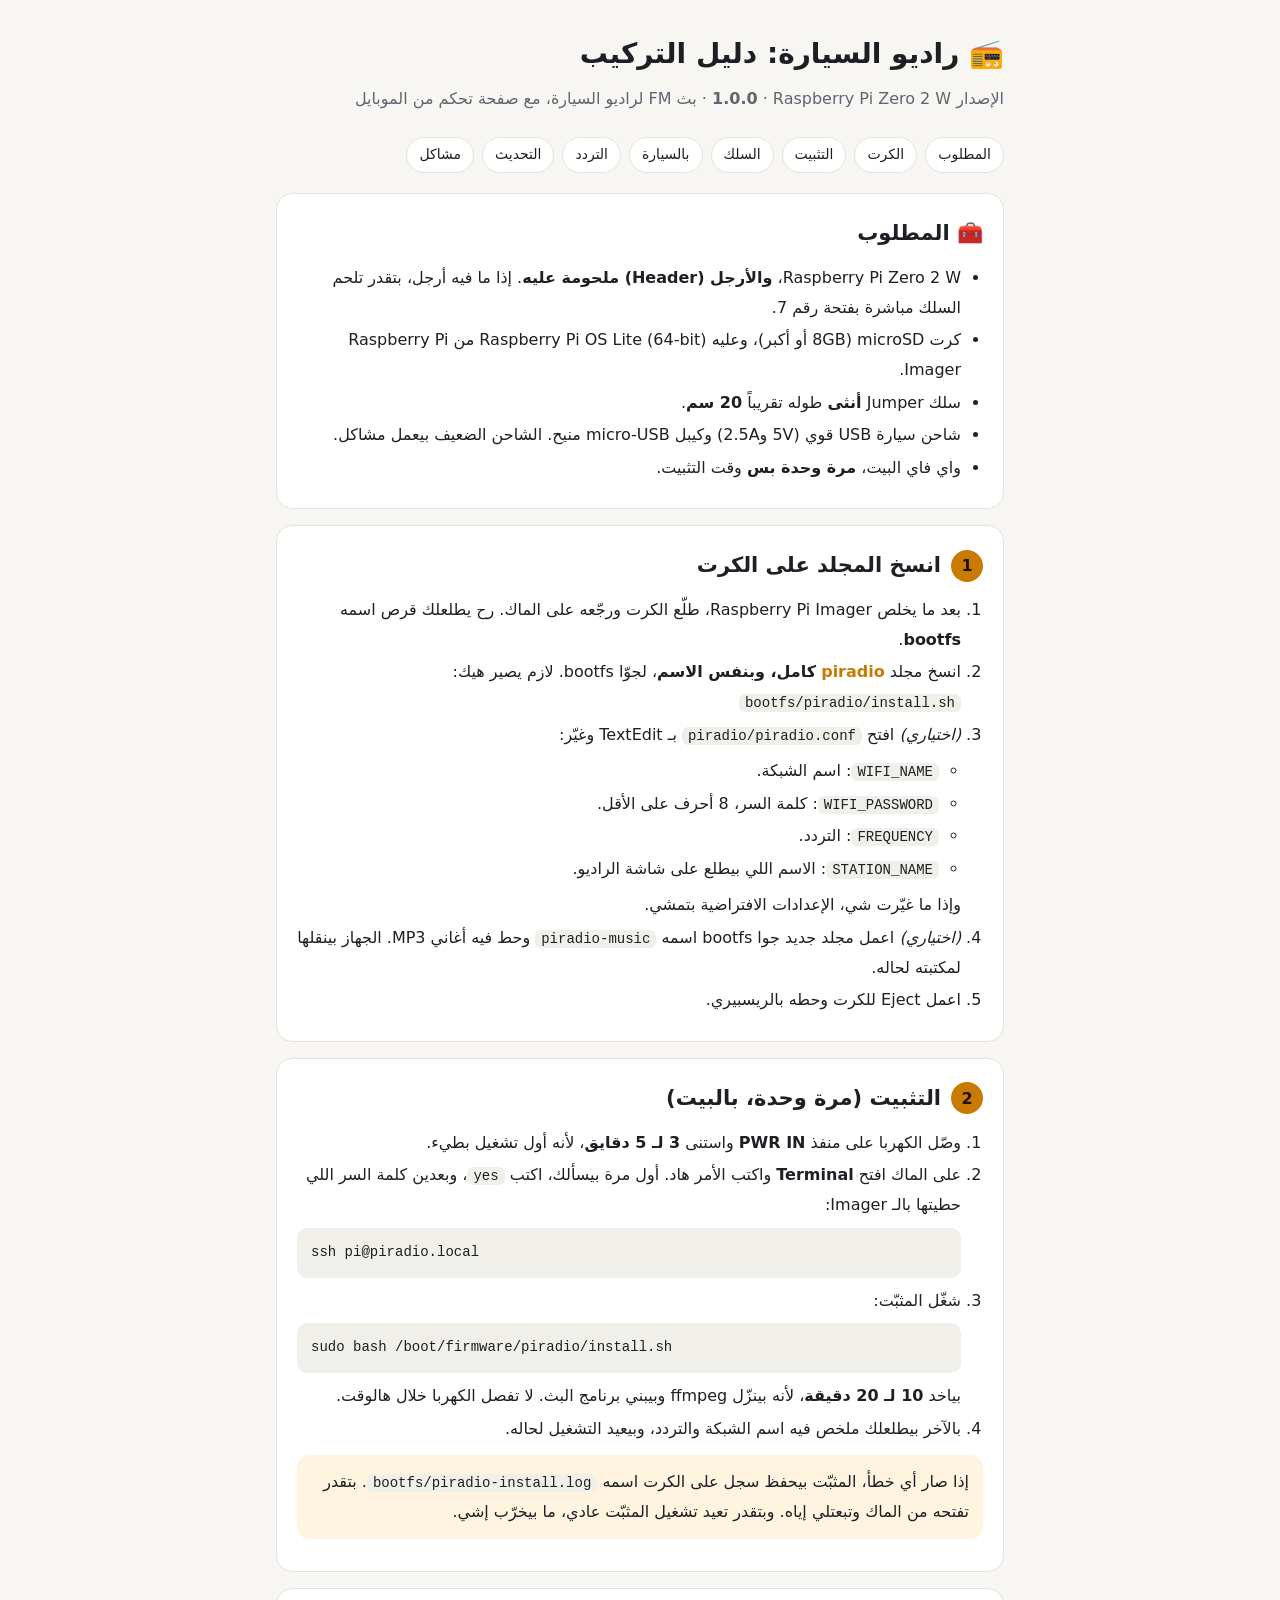
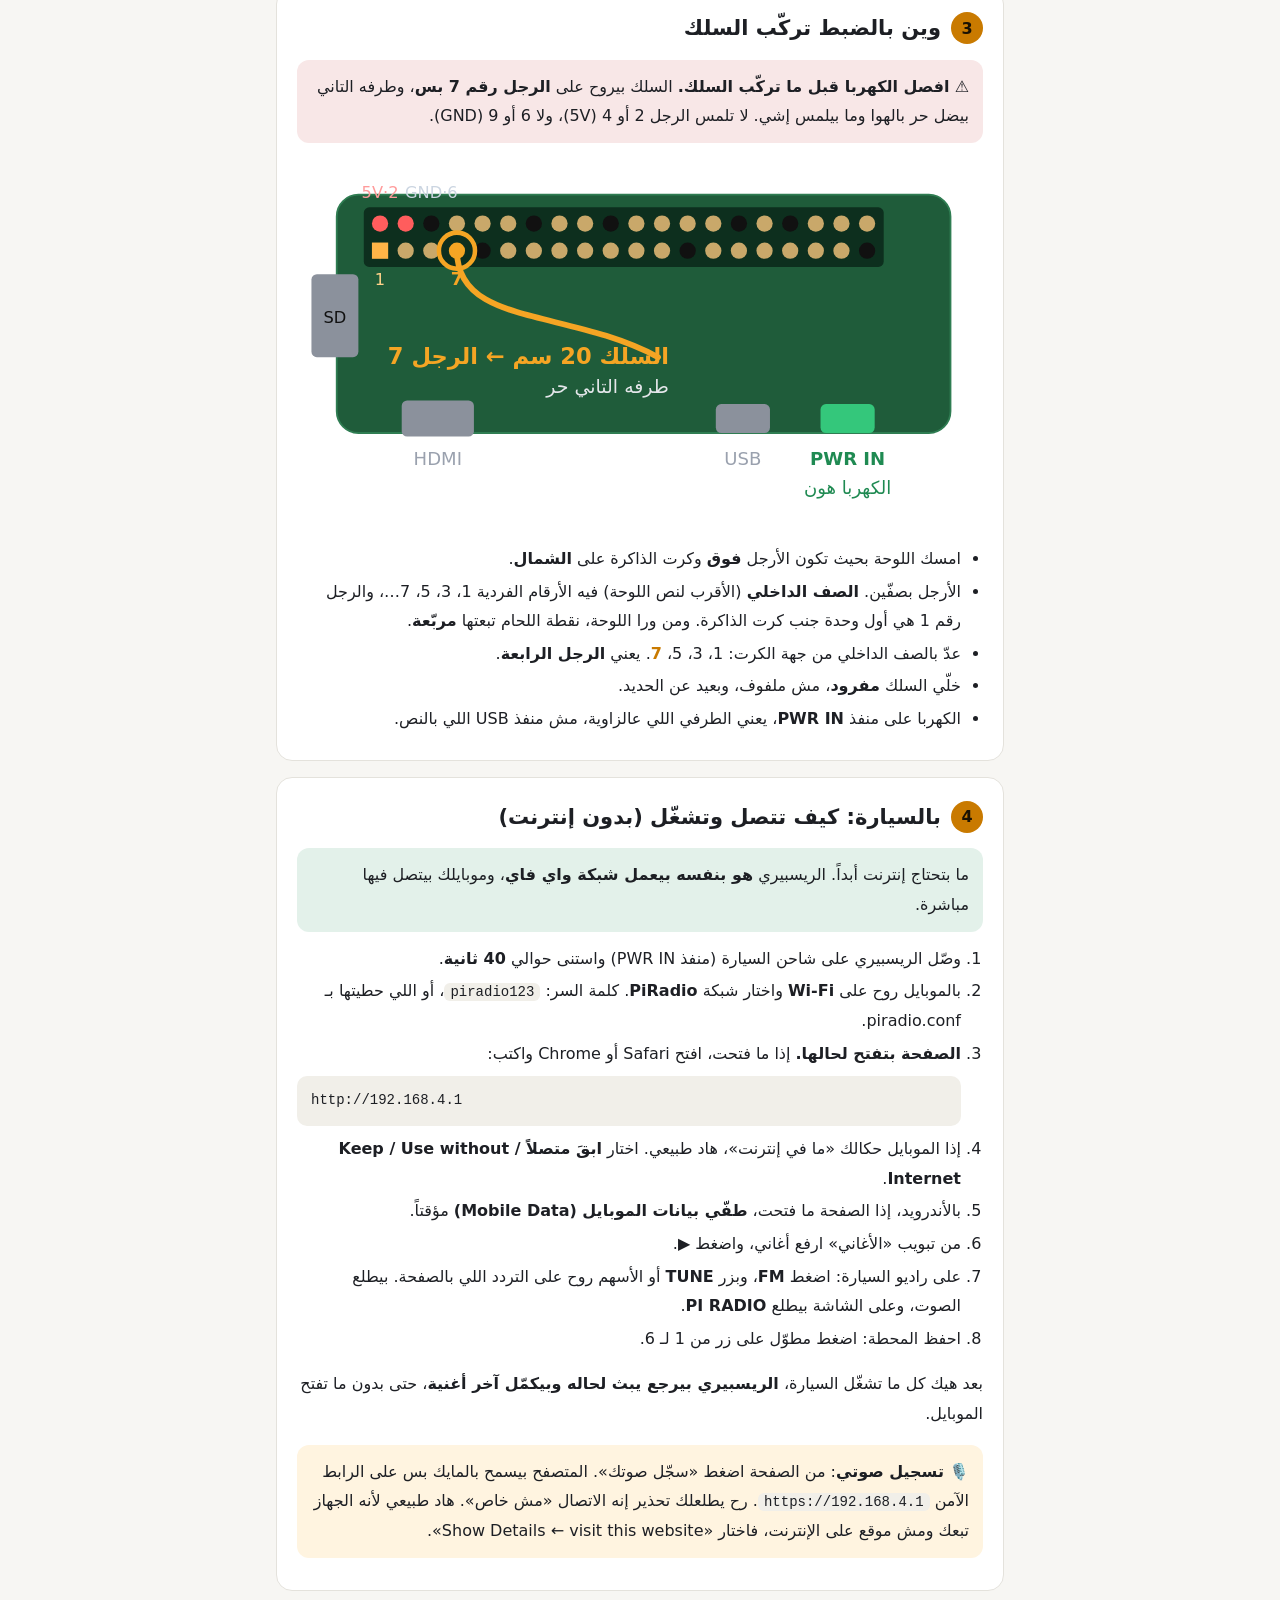
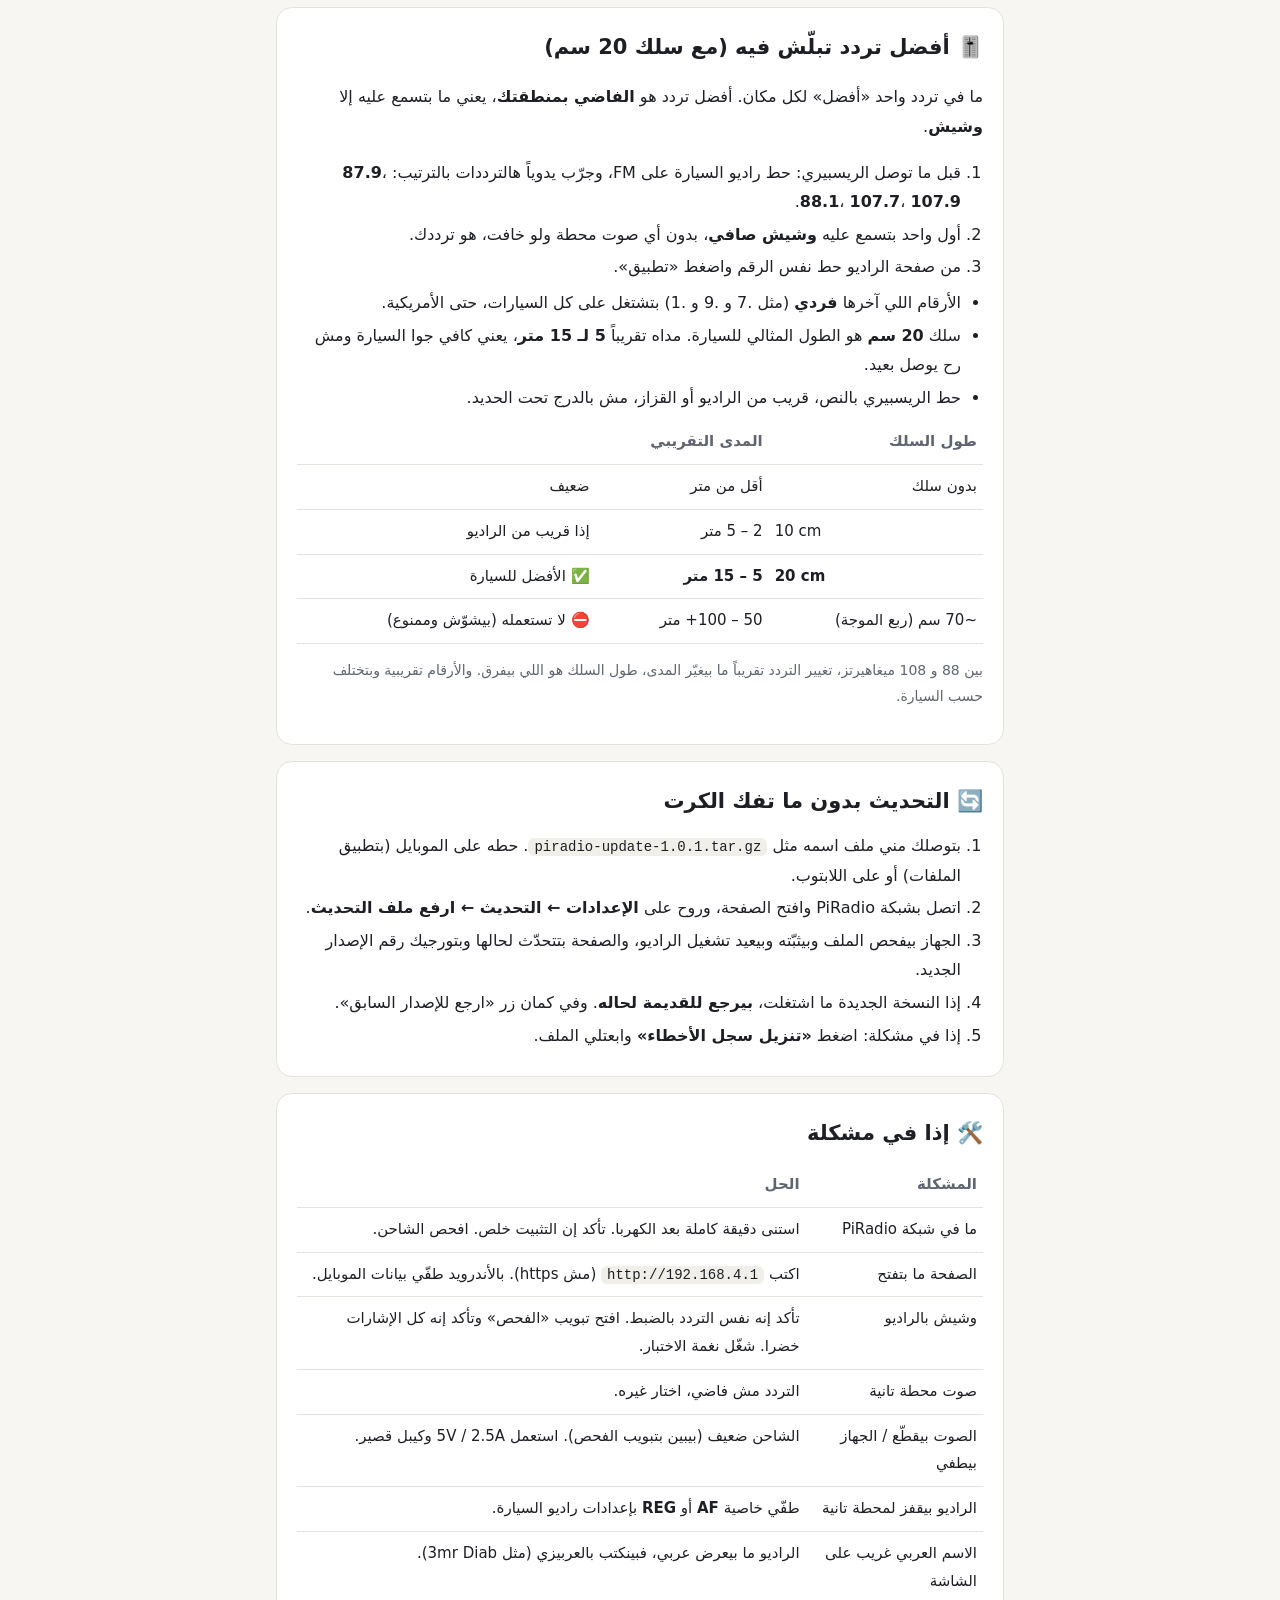
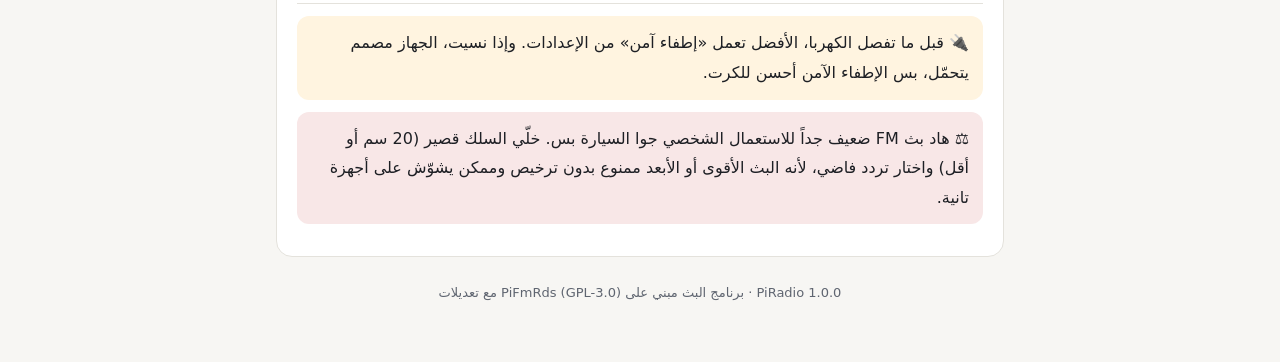
==== دليل-التركيب.html @ ebb01e08 "PiRadio 1.0.0 FM car radio for Raspberry Pi Zero 2 W: own Wi-Fi hotspot, Arabic web page (frequency," ====
<!doctype html>
<html lang="ar" dir="rtl">
<head>
<meta charset="utf-8">
<meta name="viewport" content="width=device-width, initial-scale=1">
<title>دليل راديو السيارة</title>
<style>
:root { --bg:#f7f6f3; --card:#fff; --text:#1d1f24; --muted:#5f6570; --line:#e4e2dc; --accent:#c97a00; --accent-bg:#fff4e0; --good:#1f8a52; --bad:#c43c3c; --code:#f1efe9; }
@media (prefers-color-scheme: dark) { :root:not([data-theme="light"]) { --bg:#0f1115; --card:#181b22; --text:#eef0f4; --muted:#9aa1ae; --line:#2b303b; --accent:#f5a524; --accent-bg:#2a2112; --good:#34c77b; --bad:#ff6b6b; --code:#0b0d10; } }
:root[data-theme="dark"] { --bg:#0f1115; --card:#181b22; --text:#eef0f4; --muted:#9aa1ae; --line:#2b303b; --accent:#f5a524; --accent-bg:#2a2112; --good:#34c77b; --bad:#ff6b6b; --code:#0b0d10; }
* { box-sizing: border-box; }
body { margin:0; background:var(--bg); color:var(--text); font: 16px/1.85 system-ui, -apple-system, "SF Arabic", "Segoe UI", "Noto Sans Arabic", Tahoma, sans-serif; }
main { max-width: 760px; margin: 0 auto; padding: 28px 16px 60px; }
h1 { font-size: 28px; margin: 0 0 4px; }
h2 { font-size: 21px; margin: 0 0 10px; display:flex; gap:10px; align-items:center; }
h2 .n { display:inline-grid; place-items:center; width:32px; height:32px; border-radius:50%; background:var(--accent); color:#1a1203; font-size:16px; flex:none; }
h3 { font-size: 17px; margin: 18px 0 6px; }
.lead { color: var(--muted); margin: 0 0 24px; }
section { background: var(--card); border:1px solid var(--line); border-radius: 16px; padding: 20px; margin: 0 0 16px; }
code, pre { font-family: ui-monospace, SFMono-Regular, Menlo, monospace; direction: ltr; unicode-bidi: embed; }
code { background: var(--code); padding: 1px 6px; border-radius: 6px; font-size: 14px; }
pre { background: var(--code); padding: 12px 14px; border-radius: 10px; overflow-x: auto; text-align: left; font-size: 14px; margin: 8px 0; }
.box { border-radius: 12px; padding: 12px 14px; margin: 12px 0; }
.tip { background: var(--accent-bg); }
.warn { background: color-mix(in srgb, var(--bad) 12%, transparent); }
.ok { background: color-mix(in srgb, var(--good) 12%, transparent); }
table { width:100%; border-collapse: collapse; font-size: 15px; margin: 8px 0; }
th, td { text-align: start; padding: 8px 6px; border-bottom: 1px solid var(--line); vertical-align: top; }
th { color: var(--muted); font-weight: 600; }
ol, ul { padding-inline-start: 22px; margin: 6px 0; }
li { margin: 3px 0; }
.ltr { direction: ltr; unicode-bidi: embed; }
b.a { color: var(--accent); }
svg { max-width: 100%; height: auto; display:block; margin: 10px auto; }
.toc { display:flex; flex-wrap:wrap; gap:8px; margin: 0 0 20px; }
.toc a { text-decoration:none; color:var(--text); background:var(--card); border:1px solid var(--line); padding:4px 12px; border-radius:99px; font-size:14px; }
footer { color: var(--muted); font-size: 13px; text-align:center; margin-top: 24px; }
</style>
</head>
<body>
<main>
<h1>📻 راديو السيارة: دليل التركيب</h1>
<p class="lead">الإصدار <b class="ltr">1.0.0</b> · Raspberry Pi Zero 2 W · بث FM لراديو السيارة، مع صفحة تحكم من الموبايل</p>

<nav class="toc">
  <a href="#need">المطلوب</a><a href="#card">الكرت</a><a href="#install">التثبيت</a><a href="#wire">السلك</a><a href="#car">بالسيارة</a><a href="#freq">التردد</a><a href="#update">التحديث</a><a href="#fix">مشاكل</a>
</nav>

<section id="need">
  <h2>🧰 المطلوب</h2>
  <ul>
    <li>Raspberry Pi Zero 2 W، <b>والأرجل (Header) ملحومة عليه</b>. إذا ما فيه أرجل، بتقدر تلحم السلك مباشرة بفتحة رقم 7.</li>
    <li>كرت microSD (8GB أو أكبر)، وعليه Raspberry Pi OS Lite (64-bit) من Raspberry Pi Imager.</li>
    <li>سلك Jumper <b>أنثى</b> طوله تقريباً <b>20 سم</b>.</li>
    <li>شاحن سيارة USB قوي (5V و2.5A) وكيبل micro-USB منيح. الشاحن الضعيف بيعمل مشاكل.</li>
    <li>واي فاي البيت، <b>مرة وحدة بس</b> وقت التثبيت.</li>
  </ul>
</section>

<section id="card">
  <h2><span class="n">1</span> انسخ المجلد على الكرت</h2>
  <ol>
    <li>بعد ما يخلص Raspberry Pi Imager، طلّع الكرت ورجّعه على الماك. رح يطلعلك قرص اسمه <b class="ltr">bootfs</b>.</li>
    <li>انسخ مجلد <b class="a ltr">piradio</b> <b>كامل، وبنفس الاسم</b>، لجوّا <span class="ltr">bootfs</span>. لازم يصير هيك: <code>bootfs/piradio/install.sh</code></li>
    <li><i>(اختياري)</i> افتح <code>piradio/piradio.conf</code> بـ TextEdit وغيّر:
      <ul>
        <li><code>WIFI_NAME</code>: اسم الشبكة.</li>
        <li><code>WIFI_PASSWORD</code>: كلمة السر، 8 أحرف على الأقل.</li>
        <li><code>FREQUENCY</code>: التردد.</li>
        <li><code>STATION_NAME</code>: الاسم اللي بيطلع على شاشة الراديو.</li>
      </ul>
      وإذا ما غيّرت شي، الإعدادات الافتراضية بتمشي.</li>
    <li><i>(اختياري)</i> اعمل مجلد جديد جوا <span class="ltr">bootfs</span> اسمه <code>piradio-music</code> وحط فيه أغاني MP3. الجهاز بينقلها لمكتبته لحاله.</li>
    <li>اعمل Eject للكرت وحطه بالريسبيري.</li>
  </ol>
</section>

<section id="install">
  <h2><span class="n">2</span> التثبيت (مرة وحدة، بالبيت)</h2>
  <ol>
    <li>وصّل الكهربا على منفذ <b>PWR IN</b> واستنى <b>3 لـ 5 دقايق</b>، لأنه أول تشغيل بطيء.</li>
    <li>على الماك افتح <b>Terminal</b> واكتب الأمر هاد. أول مرة بيسألك، اكتب <code>yes</code>، وبعدين كلمة السر اللي حطيتها بالـ Imager:
      <pre>ssh pi@piradio.local</pre></li>
    <li>شغّل المثبّت:
      <pre>sudo bash /boot/firmware/piradio/install.sh</pre>
      بياخد <b>10 لـ 20 دقيقة</b>، لأنه بينزّل ffmpeg وبيبني برنامج البث. لا تفصل الكهربا خلال هالوقت.</li>
    <li>بالآخر بيطلعلك ملخص فيه اسم الشبكة والتردد، وبيعيد التشغيل لحاله.</li>
  </ol>
  <div class="box tip">إذا صار أي خطأ، المثبّت بيحفظ سجل على الكرت اسمه <code>bootfs/piradio-install.log</code>. بتقدر تفتحه من الماك وتبعتلي إياه. وبتقدر تعيد تشغيل المثبّت عادي، ما بيخرّب إشي.</div>
</section>

<section id="wire">
  <h2><span class="n">3</span> وين بالضبط تركّب السلك</h2>
  <div class="box warn">⚠️ <b>افصل الكهربا قبل ما تركّب السلك.</b> السلك بيروح على <b>الرجل رقم 7 بس</b>، وطرفه التاني بيضل حر بالهوا وما بيلمس إشي. لا تلمس الرجل 2 أو 4 (5V)، ولا 6 أو 9 (GND).</div>
  <svg viewBox="0 0 380 210" role="img" aria-label="رسمة الريسبيري: السلك على الرجل رقم 7">
    <rect x="22" y="22" width="340" height="132" rx="12" fill="#1f5c3a" stroke="#2f7d52"/>
    <rect x="8" y="66" width="26" height="46" rx="3" fill="#8b919c"/><text x="21" y="93" font-size="9" text-anchor="middle" fill="#111">SD</text>
    <rect x="37" y="29" width="288" height="33" rx="3" fill="#0d2f1e"/>
    <g id="pins"></g>
    <circle cx="88.6" cy="53" r="10" fill="none" stroke="#f5a524" stroke-width="2.5"/>
    <path d="M88.6 53 C 88.6 95, 150 85, 200 112" fill="none" stroke="#f5a524" stroke-width="3.2" stroke-linecap="round"/>
    <text x="206" y="116" font-size="12.5" fill="#f5a524" font-weight="700">السلك 20 سم ← الرجل 7</text>
    <text x="206" y="132" font-size="10.5" fill="#e5e7eb">طرفه التاني حر</text>
    <text x="46" y="72" font-size="9" text-anchor="middle" fill="#ffd28a">1</text>
    <text x="88.6" y="72" font-size="10" text-anchor="middle" fill="#f5a524" font-weight="700">7</text>
    <text x="46" y="24" font-size="9" text-anchor="middle" fill="#ff9b9b">2·5V</text>
    <text x="74.4" y="24" font-size="9" text-anchor="middle" fill="#cbd5e1">6·GND</text>
    <rect x="58" y="136" width="40" height="20" rx="3" fill="#8b919c"/><text x="78" y="172" font-size="10" text-anchor="middle" fill="#9aa1ae">HDMI</text>
    <rect x="232" y="138" width="30" height="16" rx="3" fill="#8b919c"/><text x="247" y="172" font-size="10" text-anchor="middle" fill="#9aa1ae">USB</text>
    <rect x="290" y="138" width="30" height="16" rx="3" fill="#34c77b"/><text x="305" y="172" font-size="10" text-anchor="middle" fill="#1f8a52" font-weight="700">PWR IN</text>
    <text x="305" y="188" font-size="10" text-anchor="middle" fill="#1f8a52">الكهربا هون</text>
  </svg>
  <ul>
    <li>امسك اللوحة بحيث تكون الأرجل <b>فوق</b> وكرت الذاكرة على <b>الشمال</b>.</li>
    <li>الأرجل بصفّين. <b>الصف الداخلي</b> (الأقرب لنص اللوحة) فيه الأرقام الفردية 1، 3، 5، 7…، والرجل رقم 1 هي أول وحدة جنب كرت الذاكرة. ومن ورا اللوحة، نقطة اللحام تبعتها <b>مربّعة</b>.</li>
    <li>عدّ بالصف الداخلي من جهة الكرت: 1، 3، 5، <b class="a">7</b>. يعني <b>الرجل الرابعة</b>.</li>
    <li>خلّي السلك <b>مفرود</b>، مش ملفوف، وبعيد عن الحديد.</li>
    <li>الكهربا على منفذ <b>PWR IN</b>، يعني الطرفي اللي عالزاوية، مش منفذ USB اللي بالنص.</li>
  </ul>
</section>

<section id="car">
  <h2><span class="n">4</span> بالسيارة: كيف تتصل وتشغّل (بدون إنترنت)</h2>
  <div class="box ok">ما بتحتاج إنترنت أبداً. الريسبيري <b>هو بنفسه بيعمل شبكة واي فاي</b>، وموبايلك بيتصل فيها مباشرة.</div>
  <ol>
    <li>وصّل الريسبيري على شاحن السيارة (منفذ PWR IN) واستنى حوالي <b>40 ثانية</b>.</li>
    <li>بالموبايل روح على <b>Wi-Fi</b> واختار شبكة <b class="ltr">PiRadio</b>. كلمة السر: <code>piradio123</code>، أو اللي حطيتها بـ piradio.conf.</li>
    <li><b>الصفحة بتفتح لحالها.</b> إذا ما فتحت، افتح Safari أو Chrome واكتب: <pre>http://192.168.4.1</pre></li>
    <li>إذا الموبايل حكالك «ما في إنترنت»، هاد طبيعي. اختار <b>ابقَ متصلاً / Keep / Use without Internet</b>.</li>
    <li>بالأندرويد، إذا الصفحة ما فتحت، <b>طفّي بيانات الموبايل (Mobile Data)</b> مؤقتاً.</li>
    <li>من تبويب «الأغاني» ارفع أغاني، واضغط ▶.</li>
    <li>على راديو السيارة: اضغط <b>FM</b>، وبزر <b>TUNE</b> أو الأسهم روح على التردد اللي بالصفحة. بيطلع الصوت، وعلى الشاشة بيطلع <b class="ltr">PI RADIO</b>.</li>
    <li>احفظ المحطة: اضغط مطوّل على زر من 1 لـ 6.</li>
  </ol>
  <p>بعد هيك كل ما تشغّل السيارة، <b>الريسبيري بيرجع يبث لحاله وبيكمّل آخر أغنية</b>، حتى بدون ما تفتح الموبايل.</p>
  <div class="box tip">🎙️ <b>تسجيل صوتي</b>: من الصفحة اضغط «سجّل صوتك». المتصفح بيسمح بالمايك بس على الرابط الآمن <code>https://192.168.4.1</code>. رح يطلعلك تحذير إنه الاتصال «مش خاص». هاد طبيعي لأنه الجهاز تبعك ومش موقع على الإنترنت، فاختار «Show Details ← visit this website».</div>
</section>

<section id="freq">
  <h2>🎚️ أفضل تردد تبلّش فيه (مع سلك 20 سم)</h2>
  <p>ما في تردد واحد «أفضل» لكل مكان. أفضل تردد هو <b>الفاضي بمنطقتك</b>، يعني ما بتسمع عليه إلا <b>وشيش</b>.</p>
  <ol>
    <li>قبل ما توصل الريسبيري: حط راديو السيارة على FM، وجرّب يدوياً هالترددات بالترتيب: <b class="ltr">87.9</b>، <b class="ltr">88.1</b>، <b class="ltr">107.7</b>، <b class="ltr">107.9</b>.</li>
    <li>أول واحد بتسمع عليه <b>وشيش صافي</b>، بدون أي صوت محطة ولو خافت، هو ترددك.</li>
    <li>من صفحة الراديو حط نفس الرقم واضغط «تطبيق».</li>
  </ol>
  <ul>
    <li>الأرقام اللي آخرها <b>فردي</b> (مثل .7 و .9 و .1) بتشتغل على كل السيارات، حتى الأمريكية.</li>
    <li>سلك <b>20 سم</b> هو الطول المثالي للسيارة. مداه تقريباً <b>5 لـ 15 متر</b>، يعني كافي جوا السيارة ومش رح يوصل بعيد.</li>
    <li>حط الريسبيري بالنص، قريب من الراديو أو القزاز، مش بالدرج تحت الحديد.</li>
  </ul>
  <table>
    <thead><tr><th>طول السلك</th><th>المدى التقريبي</th><th></th></tr></thead>
    <tbody>
      <tr><td>بدون سلك</td><td>أقل من متر</td><td>ضعيف</td></tr>
      <tr><td class="ltr">10 cm</td><td>2 – 5 متر</td><td>إذا قريب من الراديو</td></tr>
      <tr><td class="ltr"><b>20 cm</b></td><td><b>5 – 15 متر</b></td><td>✅ الأفضل للسيارة</td></tr>
      <tr><td>~70 سم (ربع الموجة)</td><td>50 – 100+ متر</td><td>⛔ لا تستعمله (بيشوّش وممنوع)</td></tr>
    </tbody>
  </table>
  <p style="color:var(--muted);font-size:14px">بين 88 و 108 ميغاهيرتز، تغيير التردد تقريباً ما بيغيّر المدى، طول السلك هو اللي بيفرق. والأرقام تقريبية وبتختلف حسب السيارة.</p>
</section>

<section id="update">
  <h2>🔄 التحديث بدون ما تفك الكرت</h2>
  <ol>
    <li>بتوصلك مني ملف اسمه مثل <code>piradio-update-1.0.1.tar.gz</code>. حطه على الموبايل (بتطبيق الملفات) أو على اللابتوب.</li>
    <li>اتصل بشبكة PiRadio وافتح الصفحة، وروح على <b>الإعدادات ← التحديث ← ارفع ملف التحديث</b>.</li>
    <li>الجهاز بيفحص الملف وبيثبّته وبيعيد تشغيل الراديو، والصفحة بتتحدّث لحالها وبتورجيك رقم الإصدار الجديد.</li>
    <li>إذا النسخة الجديدة ما اشتغلت، <b>بيرجع للقديمة لحاله</b>. وفي كمان زر «ارجع للإصدار السابق».</li>
    <li>إذا في مشكلة: اضغط <b>«تنزيل سجل الأخطاء»</b> وابعتلي الملف.</li>
  </ol>
</section>

<section id="fix">
  <h2>🛠️ إذا في مشكلة</h2>
  <table>
    <thead><tr><th>المشكلة</th><th>الحل</th></tr></thead>
    <tbody>
      <tr><td>ما في شبكة PiRadio</td><td>استنى دقيقة كاملة بعد الكهربا. تأكد إن التثبيت خلص. افحص الشاحن.</td></tr>
      <tr><td>الصفحة ما بتفتح</td><td>اكتب <code>http://192.168.4.1</code> (مش https). بالأندرويد طفّي بيانات الموبايل.</td></tr>
      <tr><td>وشيش بالراديو</td><td>تأكد إنه نفس التردد بالضبط. افتح تبويب «الفحص» وتأكد إنه كل الإشارات خضرا. شغّل نغمة الاختبار.</td></tr>
      <tr><td>صوت محطة تانية</td><td>التردد مش فاضي، اختار غيره.</td></tr>
      <tr><td>الصوت بيقطّع / الجهاز بيطفي</td><td>الشاحن ضعيف (بيبين بتبويب الفحص). استعمل 5V / 2.5A وكيبل قصير.</td></tr>
      <tr><td>الراديو بيقفز لمحطة تانية</td><td>طفّي خاصية <b>AF</b> أو <b>REG</b> بإعدادات راديو السيارة.</td></tr>
      <tr><td>الاسم العربي غريب على الشاشة</td><td>الراديو ما بيعرض عربي، فبينكتب بالعربيزي (مثل 3mr Diab).</td></tr>
    </tbody>
  </table>
  <div class="box tip">🔌 قبل ما تفصل الكهربا، الأفضل تعمل «إطفاء آمن» من الإعدادات. وإذا نسيت، الجهاز مصمم يتحمّل، بس الإطفاء الآمن أحسن للكرت.</div>
  <div class="box warn">⚖️ هاد بث FM ضعيف جداً للاستعمال الشخصي جوا السيارة بس. خلّي السلك قصير (20 سم أو أقل) واختار تردد فاضي، لأنه البث الأقوى أو الأبعد ممنوع بدون ترخيص وممكن يشوّش على أجهزة تانية.</div>
</section>

<footer>PiRadio 1.0.0 · برنامج البث مبني على PiFmRds (GPL-3.0) مع تعديلات</footer>
</main>
<script>
// draw the 2x20 header pins
(function () {
  var g = document.getElementById("pins"), x0 = 46, dx = 14.2, out = "";
  for (var i = 0; i < 20; i++) {
    var odd = 2 * i + 1, even = 2 * i + 2;
    var col = function (n) { return n === 7 ? "#f5a524" : (n === 2 || n === 4) ? "#ff5d5d" : n === 1 ? "#ffb547" : [6, 9, 14, 20, 25, 30, 34, 39].indexOf(n) >= 0 ? "#111" : "#c9a86a"; };
    out += '<rect x="' + (x0 + i * dx - 4.5) + '" y="48.5" width="9" height="9" rx="' + (odd === 1 ? 0 : 4.5) + '" fill="' + col(odd) + '"/>';
    out += '<rect x="' + (x0 + i * dx - 4.5) + '" y="33.5" width="9" height="9" rx="4.5" fill="' + col(even) + '"/>';
  }
  g.innerHTML = out;
})();
</script>
</body>
</html>
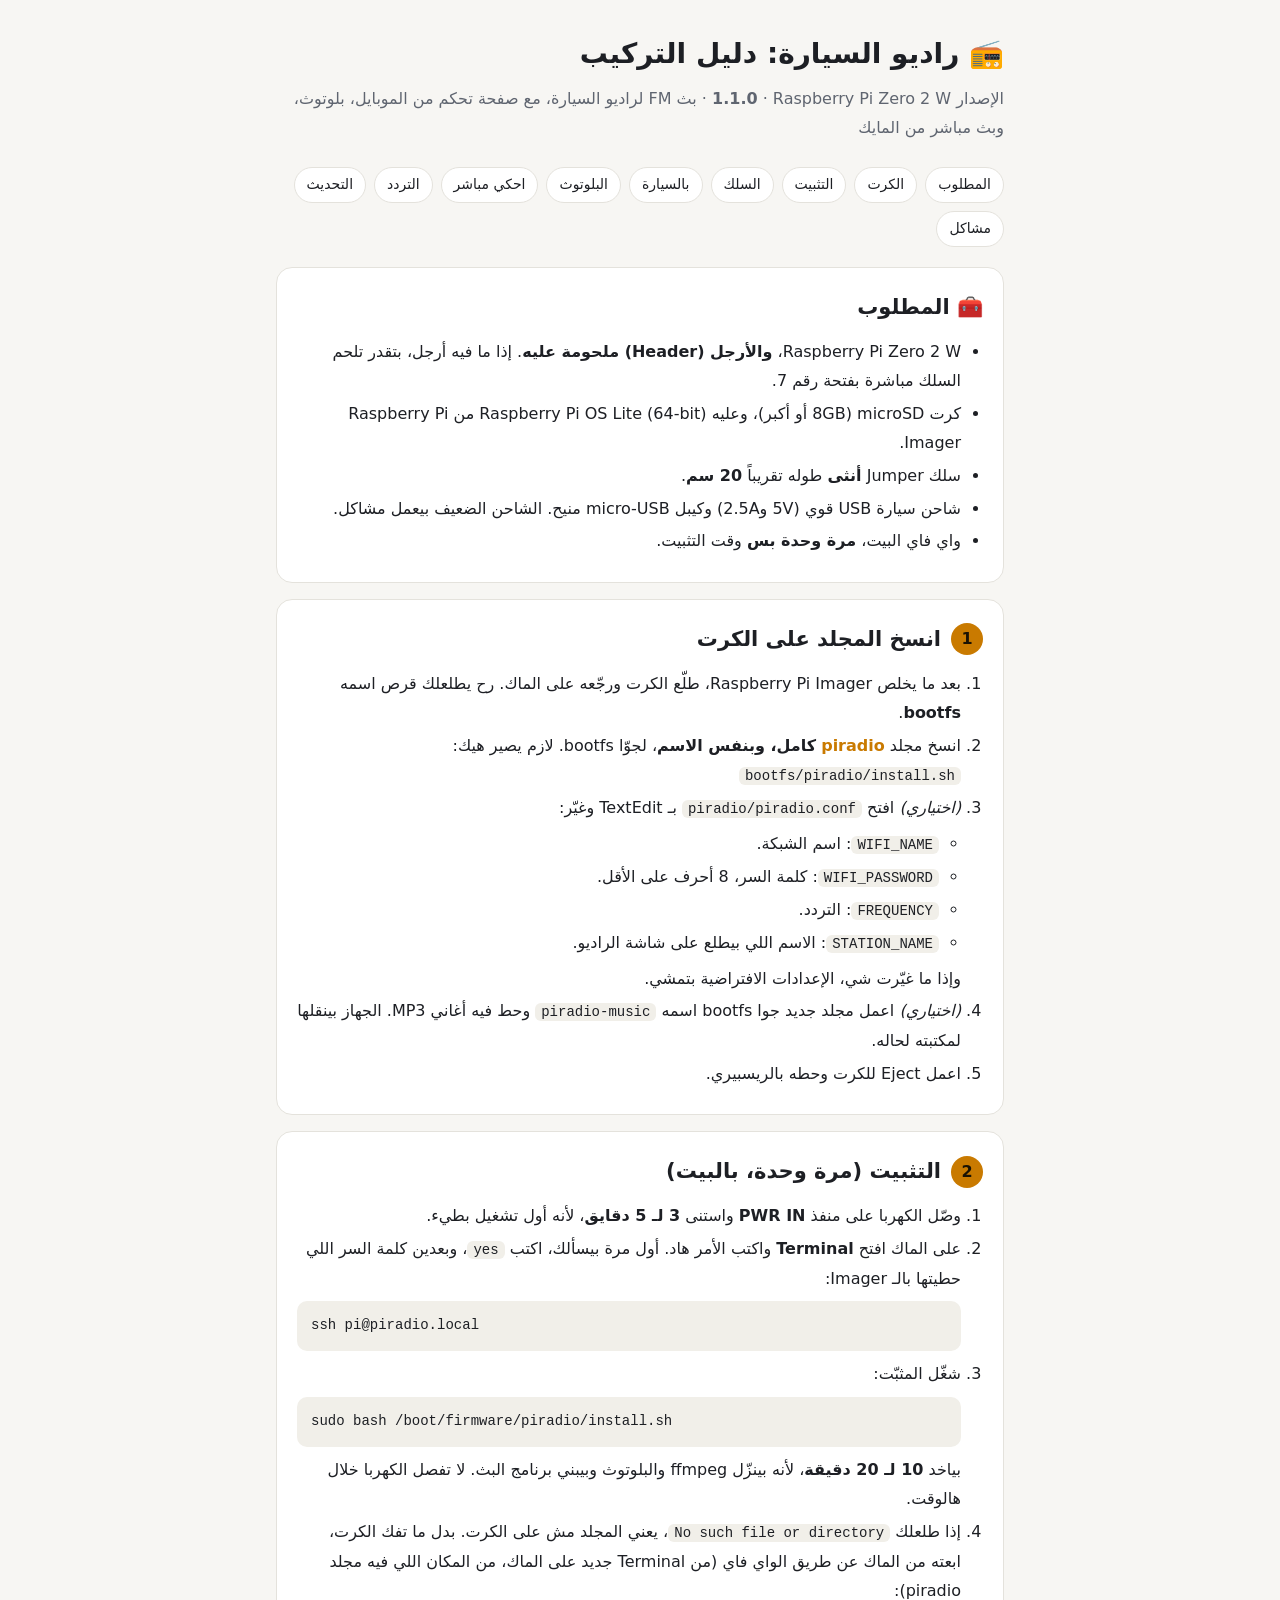
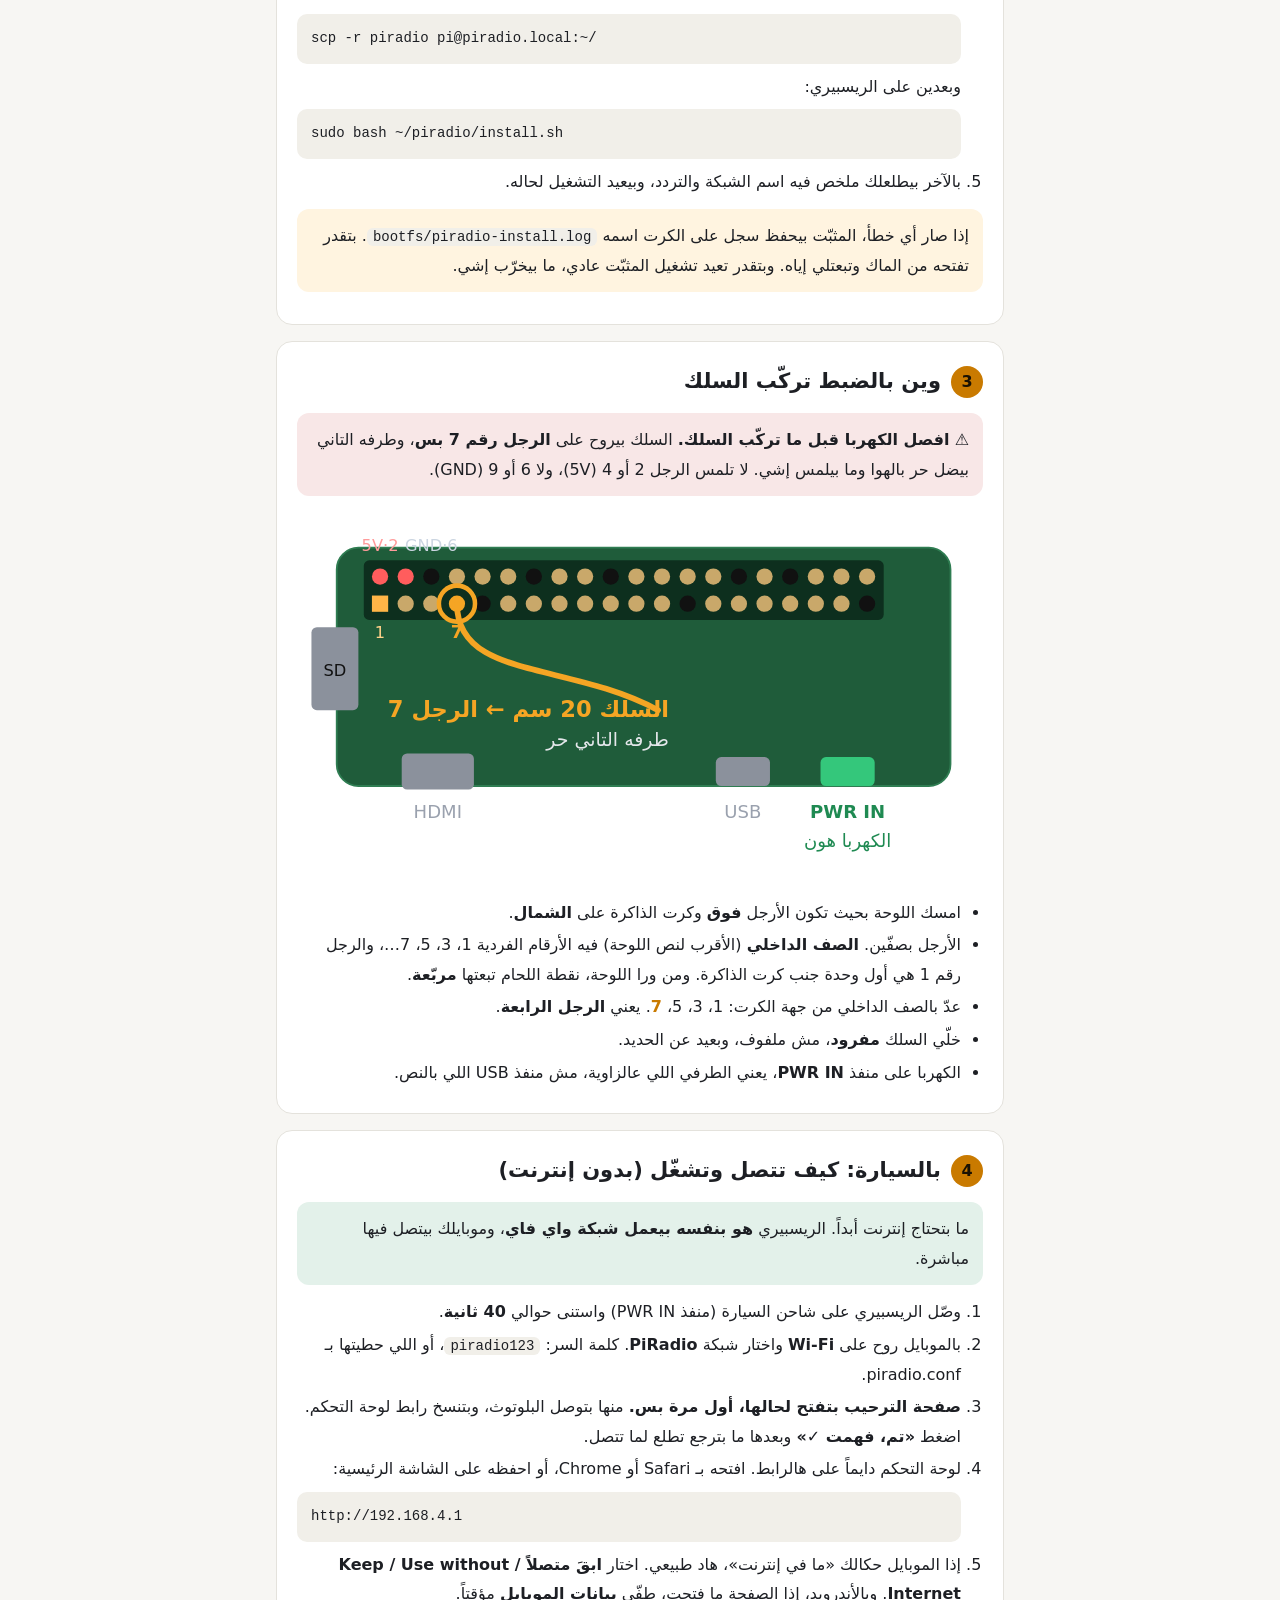
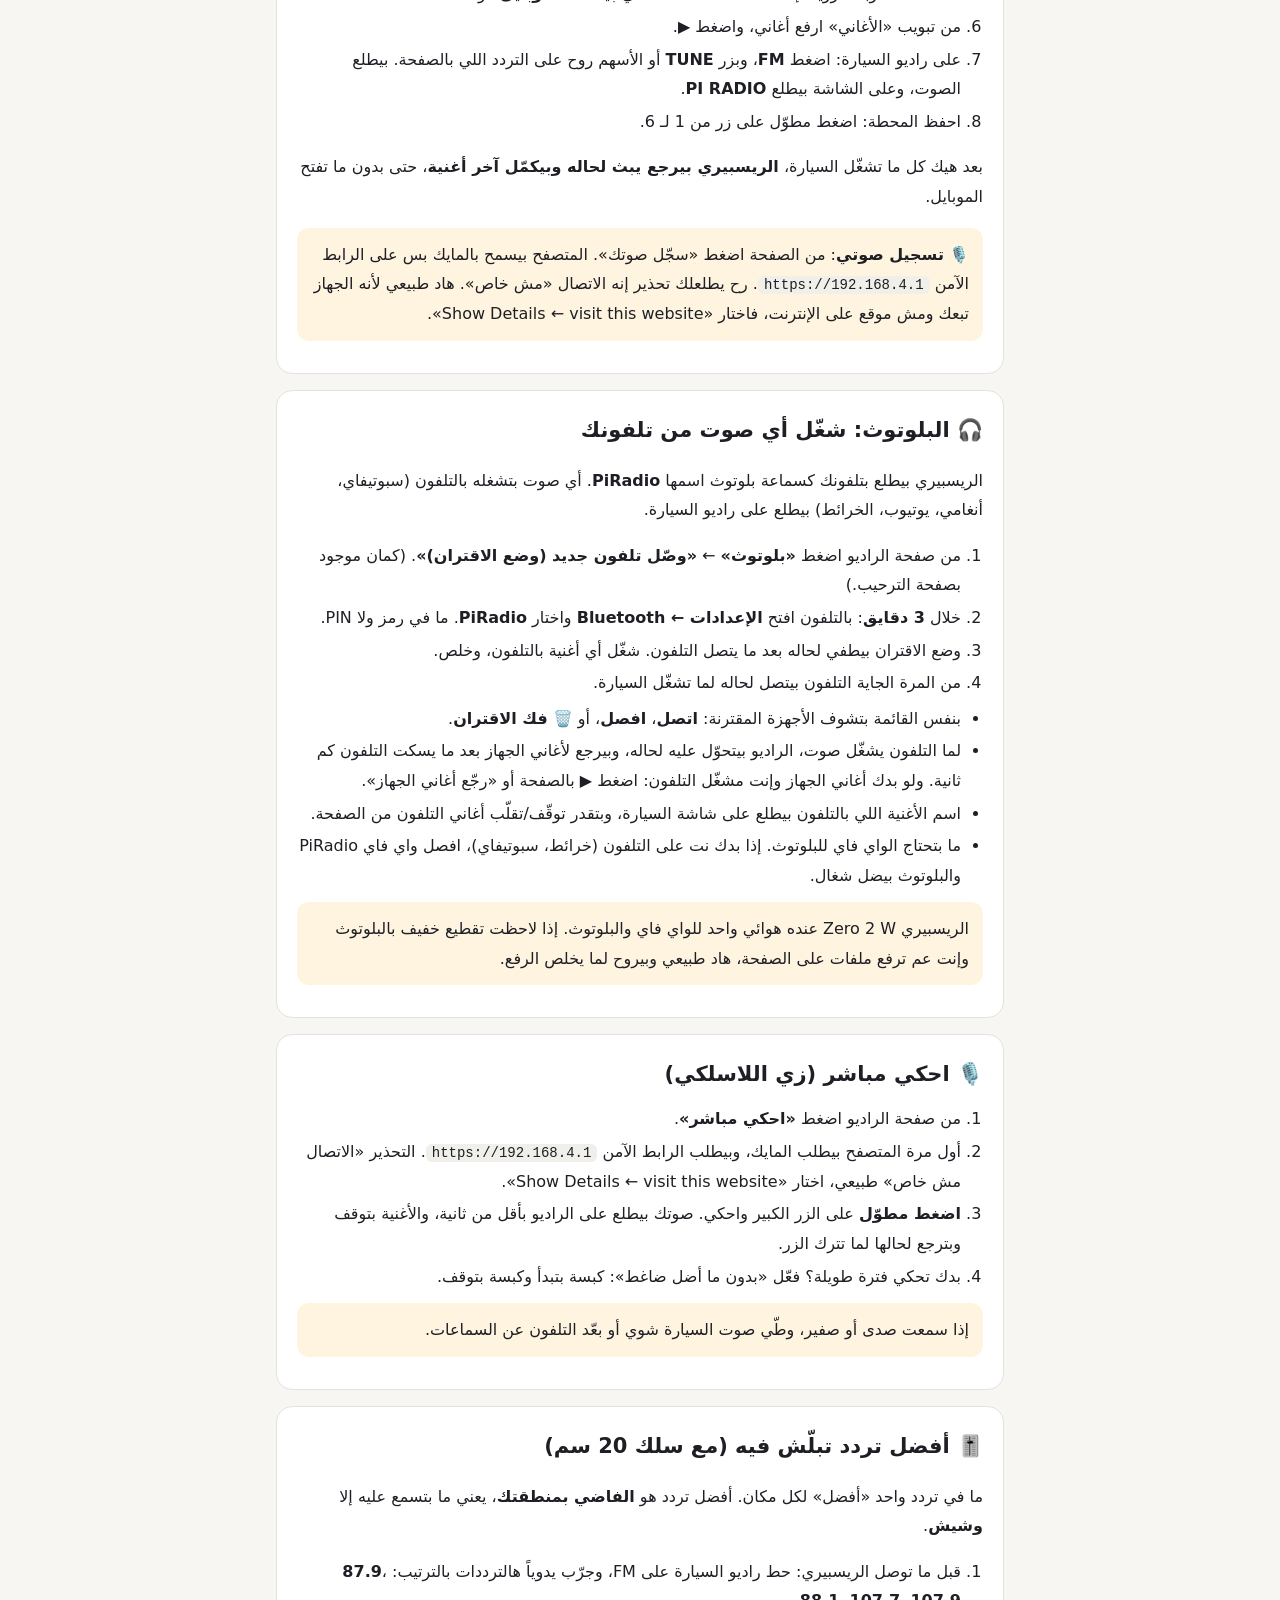
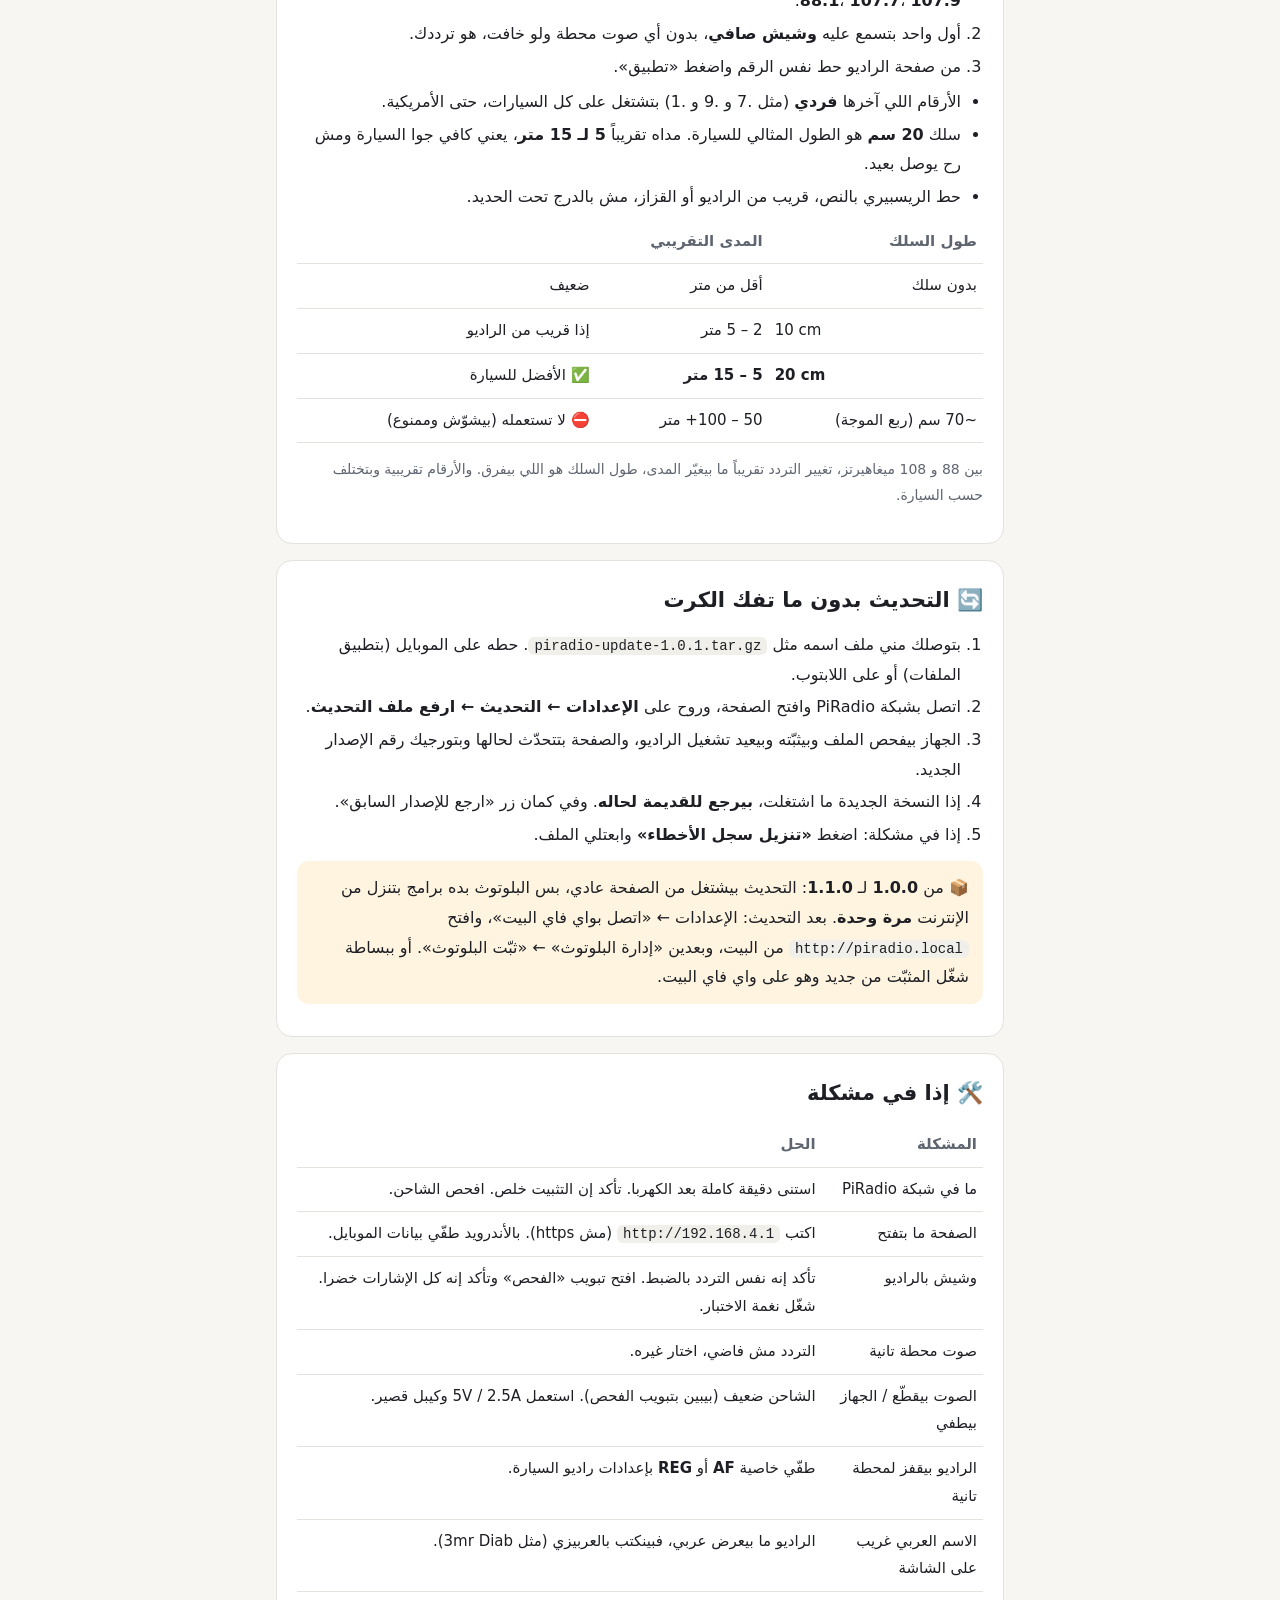
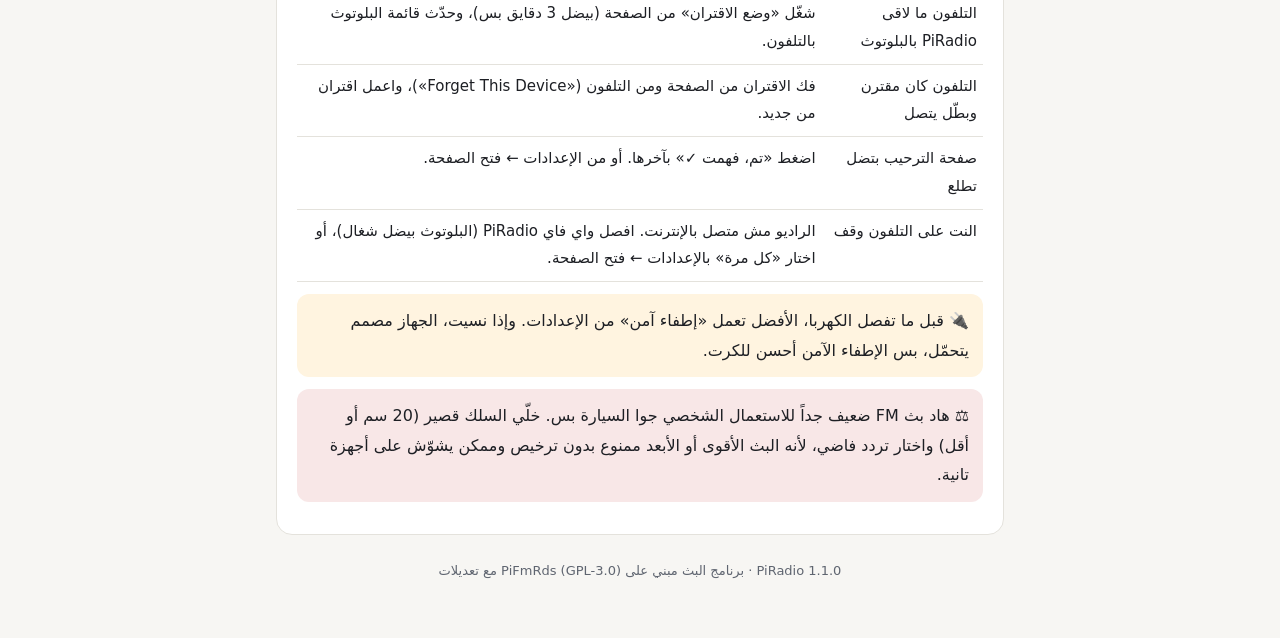
==== commit f011192a: "PiRadio 1.1.0: Bluetooth speaker, push-to-talk, one-time welcome page - Bluetooth: the Pi is an A2DP" ====
--- a/دليل-التركيب.html
+++ b/دليل-التركيب.html
@@ -40,10 +40,10 @@
 <body>
 <main>
 <h1>📻 راديو السيارة: دليل التركيب</h1>
-<p class="lead">الإصدار <b class="ltr">1.0.0</b> · Raspberry Pi Zero 2 W · بث FM لراديو السيارة، مع صفحة تحكم من الموبايل</p>
+<p class="lead">الإصدار <b class="ltr">1.1.0</b> · Raspberry Pi Zero 2 W · بث FM لراديو السيارة، مع صفحة تحكم من الموبايل، بلوتوث، وبث مباشر من المايك</p>
 
 <nav class="toc">
-  <a href="#need">المطلوب</a><a href="#card">الكرت</a><a href="#install">التثبيت</a><a href="#wire">السلك</a><a href="#car">بالسيارة</a><a href="#freq">التردد</a><a href="#update">التحديث</a><a href="#fix">مشاكل</a>
+  <a href="#need">المطلوب</a><a href="#card">الكرت</a><a href="#install">التثبيت</a><a href="#wire">السلك</a><a href="#car">بالسيارة</a><a href="#bt">البلوتوث</a><a href="#talk">احكي مباشر</a><a href="#freq">التردد</a><a href="#update">التحديث</a><a href="#fix">مشاكل</a>
 </nav>
 
 <section id="need">
@@ -83,7 +83,11 @@
       <pre>ssh pi@piradio.local</pre></li>
     <li>شغّل المثبّت:
       <pre>sudo bash /boot/firmware/piradio/install.sh</pre>
-      بياخد <b>10 لـ 20 دقيقة</b>، لأنه بينزّل ffmpeg وبيبني برنامج البث. لا تفصل الكهربا خلال هالوقت.</li>
+      بياخد <b>10 لـ 20 دقيقة</b>، لأنه بينزّل ffmpeg والبلوتوث وبيبني برنامج البث. لا تفصل الكهربا خلال هالوقت.</li>
+    <li>إذا طلعلك <code>No such file or directory</code>، يعني المجلد مش على الكرت. بدل ما تفك الكرت، ابعته من الماك عن طريق الواي فاي (من Terminal جديد على الماك، من المكان اللي فيه مجلد piradio):
+      <pre>scp -r piradio pi@piradio.local:~/</pre>
+      وبعدين على الريسبيري:
+      <pre>sudo bash ~/piradio/install.sh</pre></li>
     <li>بالآخر بيطلعلك ملخص فيه اسم الشبكة والتردد، وبيعيد التشغيل لحاله.</li>
   </ol>
   <div class="box tip">إذا صار أي خطأ، المثبّت بيحفظ سجل على الكرت اسمه <code>bootfs/piradio-install.log</code>. بتقدر تفتحه من الماك وتبعتلي إياه. وبتقدر تعيد تشغيل المثبّت عادي، ما بيخرّب إشي.</div>
@@ -125,15 +129,44 @@
   <ol>
     <li>وصّل الريسبيري على شاحن السيارة (منفذ PWR IN) واستنى حوالي <b>40 ثانية</b>.</li>
     <li>بالموبايل روح على <b>Wi-Fi</b> واختار شبكة <b class="ltr">PiRadio</b>. كلمة السر: <code>piradio123</code>، أو اللي حطيتها بـ piradio.conf.</li>
-    <li><b>الصفحة بتفتح لحالها.</b> إذا ما فتحت، افتح Safari أو Chrome واكتب: <pre>http://192.168.4.1</pre></li>
-    <li>إذا الموبايل حكالك «ما في إنترنت»، هاد طبيعي. اختار <b>ابقَ متصلاً / Keep / Use without Internet</b>.</li>
-    <li>بالأندرويد، إذا الصفحة ما فتحت، <b>طفّي بيانات الموبايل (Mobile Data)</b> مؤقتاً.</li>
+    <li><b>صفحة الترحيب بتفتح لحالها، أول مرة بس.</b> منها بتوصل البلوتوث، وبتنسخ رابط لوحة التحكم. اضغط <b>«تم، فهمت ✓»</b> وبعدها ما بترجع تطلع لما تتصل.</li>
+    <li>لوحة التحكم دايماً على هالرابط. افتحه بـ Safari أو Chrome، أو احفظه على الشاشة الرئيسية: <pre>http://192.168.4.1</pre></li>
+    <li>إذا الموبايل حكالك «ما في إنترنت»، هاد طبيعي. اختار <b>ابقَ متصلاً / Keep / Use without Internet</b>. وبالأندرويد، إذا الصفحة ما فتحت، طفّي <b>بيانات الموبايل</b> مؤقتاً.</li>
     <li>من تبويب «الأغاني» ارفع أغاني، واضغط ▶.</li>
     <li>على راديو السيارة: اضغط <b>FM</b>، وبزر <b>TUNE</b> أو الأسهم روح على التردد اللي بالصفحة. بيطلع الصوت، وعلى الشاشة بيطلع <b class="ltr">PI RADIO</b>.</li>
     <li>احفظ المحطة: اضغط مطوّل على زر من 1 لـ 6.</li>
   </ol>
   <p>بعد هيك كل ما تشغّل السيارة، <b>الريسبيري بيرجع يبث لحاله وبيكمّل آخر أغنية</b>، حتى بدون ما تفتح الموبايل.</p>
   <div class="box tip">🎙️ <b>تسجيل صوتي</b>: من الصفحة اضغط «سجّل صوتك». المتصفح بيسمح بالمايك بس على الرابط الآمن <code>https://192.168.4.1</code>. رح يطلعلك تحذير إنه الاتصال «مش خاص». هاد طبيعي لأنه الجهاز تبعك ومش موقع على الإنترنت، فاختار «Show Details ← visit this website».</div>
+</section>
+
+<section id="bt">
+  <h2>🎧 البلوتوث: شغّل أي صوت من تلفونك</h2>
+  <p>الريسبيري بيطلع بتلفونك كسماعة بلوتوث اسمها <b class="ltr">PiRadio</b>. أي صوت بتشغله بالتلفون (سبوتيفاي، أنغامي، يوتيوب، الخرائط) بيطلع على راديو السيارة.</p>
+  <ol>
+    <li>من صفحة الراديو اضغط <b>«بلوتوث»</b> ← <b>«وصّل تلفون جديد (وضع الاقتران)»</b>. (كمان موجود بصفحة الترحيب.)</li>
+    <li>خلال <b>3 دقايق</b>: بالتلفون افتح <b>الإعدادات ← Bluetooth</b> واختار <b class="ltr">PiRadio</b>. ما في رمز ولا PIN.</li>
+    <li>وضع الاقتران بيطفي لحاله بعد ما يتصل التلفون. شغّل أي أغنية بالتلفون، وخلص.</li>
+    <li>من المرة الجاية التلفون بيتصل لحاله لما تشغّل السيارة.</li>
+  </ol>
+  <ul>
+    <li>بنفس القائمة بتشوف الأجهزة المقترنة: <b>اتصل</b>، <b>افصل</b>، أو 🗑️ <b>فك الاقتران</b>.</li>
+    <li>لما التلفون يشغّل صوت، الراديو بيتحوّل عليه لحاله، وبيرجع لأغاني الجهاز بعد ما يسكت التلفون كم ثانية. ولو بدك أغاني الجهاز وإنت مشغّل التلفون: اضغط ▶ بالصفحة أو «رجّع أغاني الجهاز».</li>
+    <li>اسم الأغنية اللي بالتلفون بيطلع على شاشة السيارة، وبتقدر توقّف/تقلّب أغاني التلفون من الصفحة.</li>
+    <li>ما بتحتاج الواي فاي للبلوتوث. إذا بدك نت على التلفون (خرائط، سبوتيفاي)، افصل واي فاي PiRadio والبلوتوث بيضل شغال.</li>
+  </ul>
+  <div class="box tip">الريسبيري Zero 2 W عنده هوائي واحد للواي فاي والبلوتوث. إذا لاحظت تقطيع خفيف بالبلوتوث وإنت عم ترفع ملفات على الصفحة، هاد طبيعي وبيروح لما يخلص الرفع.</div>
+</section>
+
+<section id="talk">
+  <h2>🎙️ احكي مباشر (زي اللاسلكي)</h2>
+  <ol>
+    <li>من صفحة الراديو اضغط <b>«احكي مباشر»</b>.</li>
+    <li>أول مرة المتصفح بيطلب المايك، وبيطلب الرابط الآمن <code>https://192.168.4.1</code>. التحذير «الاتصال مش خاص» طبيعي، اختار «Show Details ← visit this website».</li>
+    <li><b>اضغط مطوّل</b> على الزر الكبير واحكي. صوتك بيطلع على الراديو بأقل من ثانية، والأغنية بتوقف وبترجع لحالها لما تترك الزر.</li>
+    <li>بدك تحكي فترة طويلة؟ فعّل «بدون ما أضل ضاغط»: كبسة بتبدأ وكبسة بتوقف.</li>
+  </ol>
+  <div class="box tip">إذا سمعت صدى أو صفير، وطّي صوت السيارة شوي أو بعّد التلفون عن السماعات.</div>
 </section>
 
 <section id="freq">
@@ -170,6 +203,7 @@
     <li>إذا النسخة الجديدة ما اشتغلت، <b>بيرجع للقديمة لحاله</b>. وفي كمان زر «ارجع للإصدار السابق».</li>
     <li>إذا في مشكلة: اضغط <b>«تنزيل سجل الأخطاء»</b> وابعتلي الملف.</li>
   </ol>
+  <div class="box tip">📦 من <b class="ltr">1.0.0</b> لـ <b class="ltr">1.1.0</b>: التحديث بيشتغل من الصفحة عادي، بس البلوتوث بده برامج بتنزل من الإنترنت <b>مرة وحدة</b>. بعد التحديث: الإعدادات ← «اتصل بواي فاي البيت»، وافتح <code>http://piradio.local</code> من البيت، وبعدين «إدارة البلوتوث» ← «ثبّت البلوتوث». أو ببساطة شغّل المثبّت من جديد وهو على واي فاي البيت.</div>
 </section>
 
 <section id="fix">
@@ -184,13 +218,17 @@
       <tr><td>الصوت بيقطّع / الجهاز بيطفي</td><td>الشاحن ضعيف (بيبين بتبويب الفحص). استعمل 5V / 2.5A وكيبل قصير.</td></tr>
       <tr><td>الراديو بيقفز لمحطة تانية</td><td>طفّي خاصية <b>AF</b> أو <b>REG</b> بإعدادات راديو السيارة.</td></tr>
       <tr><td>الاسم العربي غريب على الشاشة</td><td>الراديو ما بيعرض عربي، فبينكتب بالعربيزي (مثل 3mr Diab).</td></tr>
+      <tr><td>التلفون ما لاقى PiRadio بالبلوتوث</td><td>شغّل «وضع الاقتران» من الصفحة (بيضل 3 دقايق بس)، وحدّث قائمة البلوتوث بالتلفون.</td></tr>
+      <tr><td>التلفون كان مقترن وبطّل يتصل</td><td>فك الاقتران من الصفحة ومن التلفون («Forget This Device»)، واعمل اقتران من جديد.</td></tr>
+      <tr><td>صفحة الترحيب بتضل تطلع</td><td>اضغط «تم، فهمت ✓» بآخرها. أو من الإعدادات ← فتح الصفحة.</td></tr>
+      <tr><td>النت على التلفون وقف</td><td>الراديو مش متصل بالإنترنت. افصل واي فاي PiRadio (البلوتوث بيضل شغال)، أو اختار «كل مرة» بالإعدادات ← فتح الصفحة.</td></tr>
     </tbody>
   </table>
   <div class="box tip">🔌 قبل ما تفصل الكهربا، الأفضل تعمل «إطفاء آمن» من الإعدادات. وإذا نسيت، الجهاز مصمم يتحمّل، بس الإطفاء الآمن أحسن للكرت.</div>
   <div class="box warn">⚖️ هاد بث FM ضعيف جداً للاستعمال الشخصي جوا السيارة بس. خلّي السلك قصير (20 سم أو أقل) واختار تردد فاضي، لأنه البث الأقوى أو الأبعد ممنوع بدون ترخيص وممكن يشوّش على أجهزة تانية.</div>
 </section>
 
-<footer>PiRadio 1.0.0 · برنامج البث مبني على PiFmRds (GPL-3.0) مع تعديلات</footer>
+<footer>PiRadio 1.1.0 · برنامج البث مبني على PiFmRds (GPL-3.0) مع تعديلات</footer>
 </main>
 <script>
 // draw the 2x20 header pins
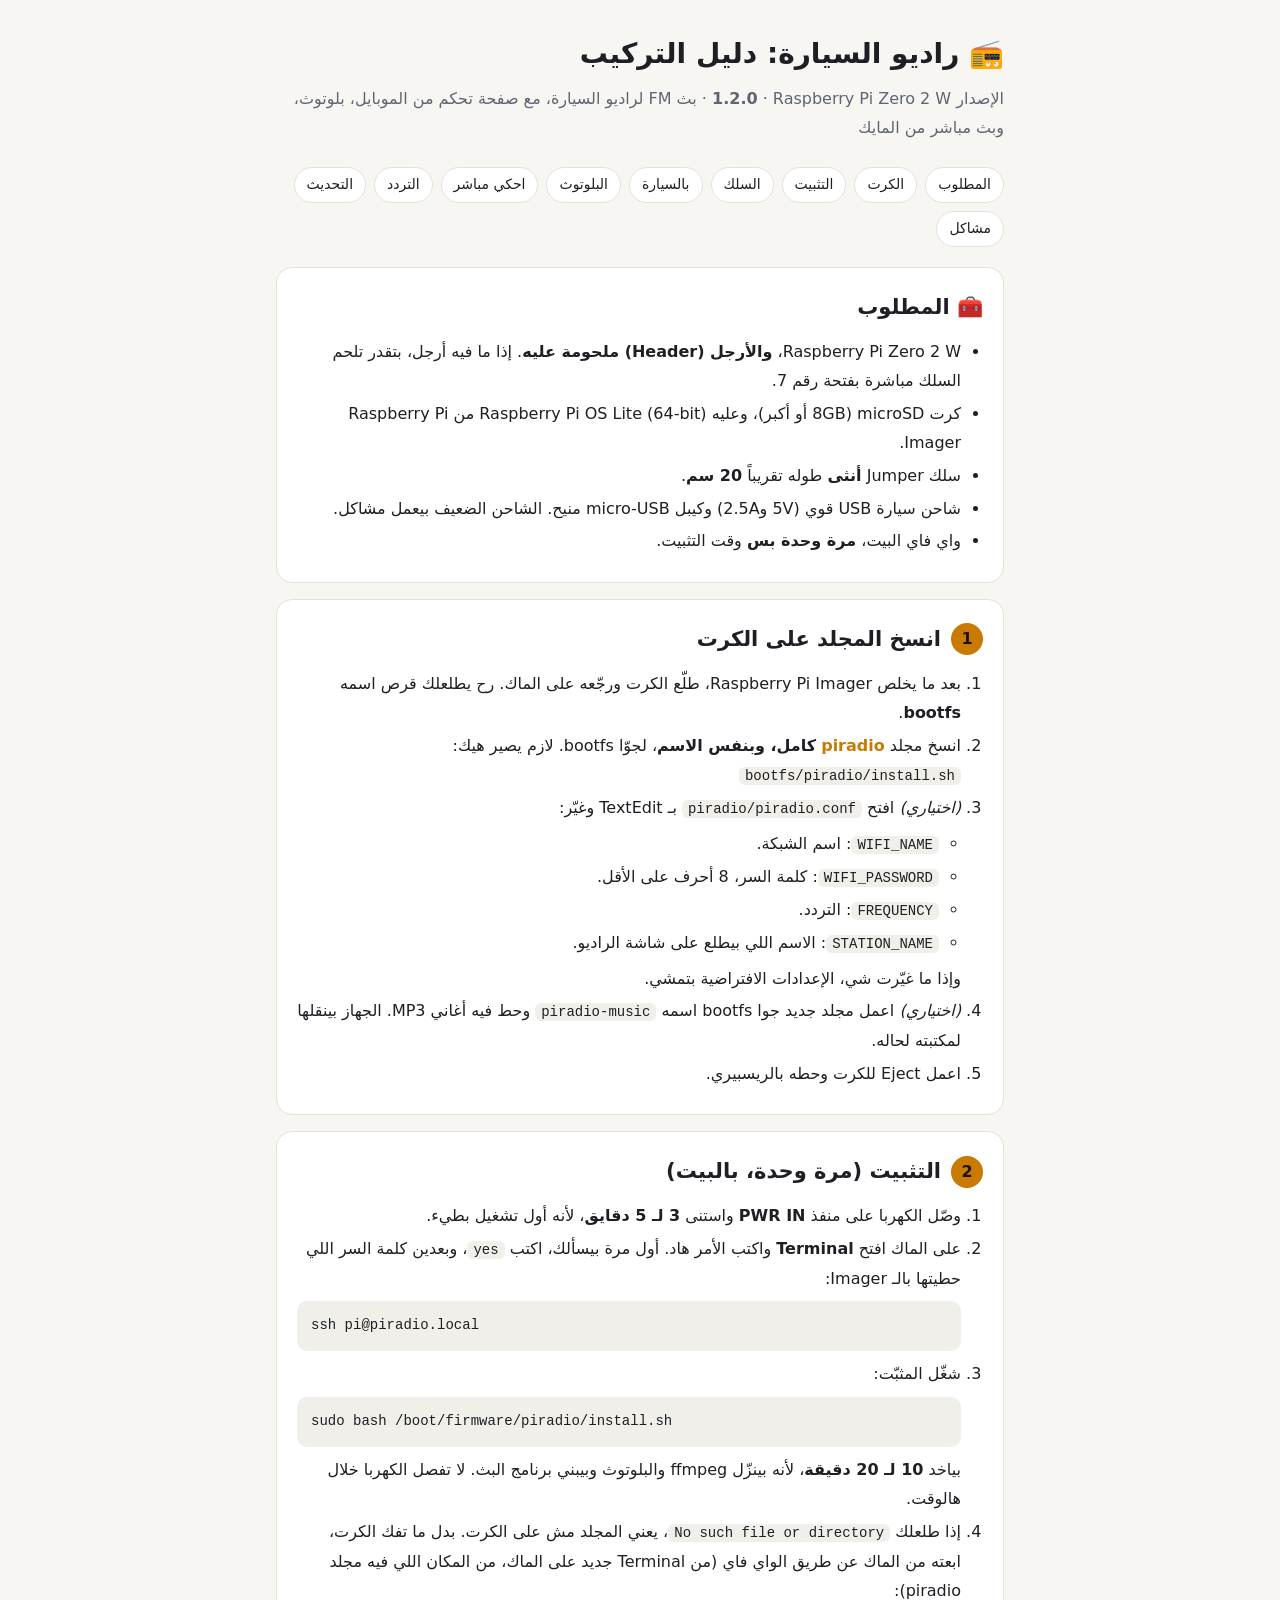
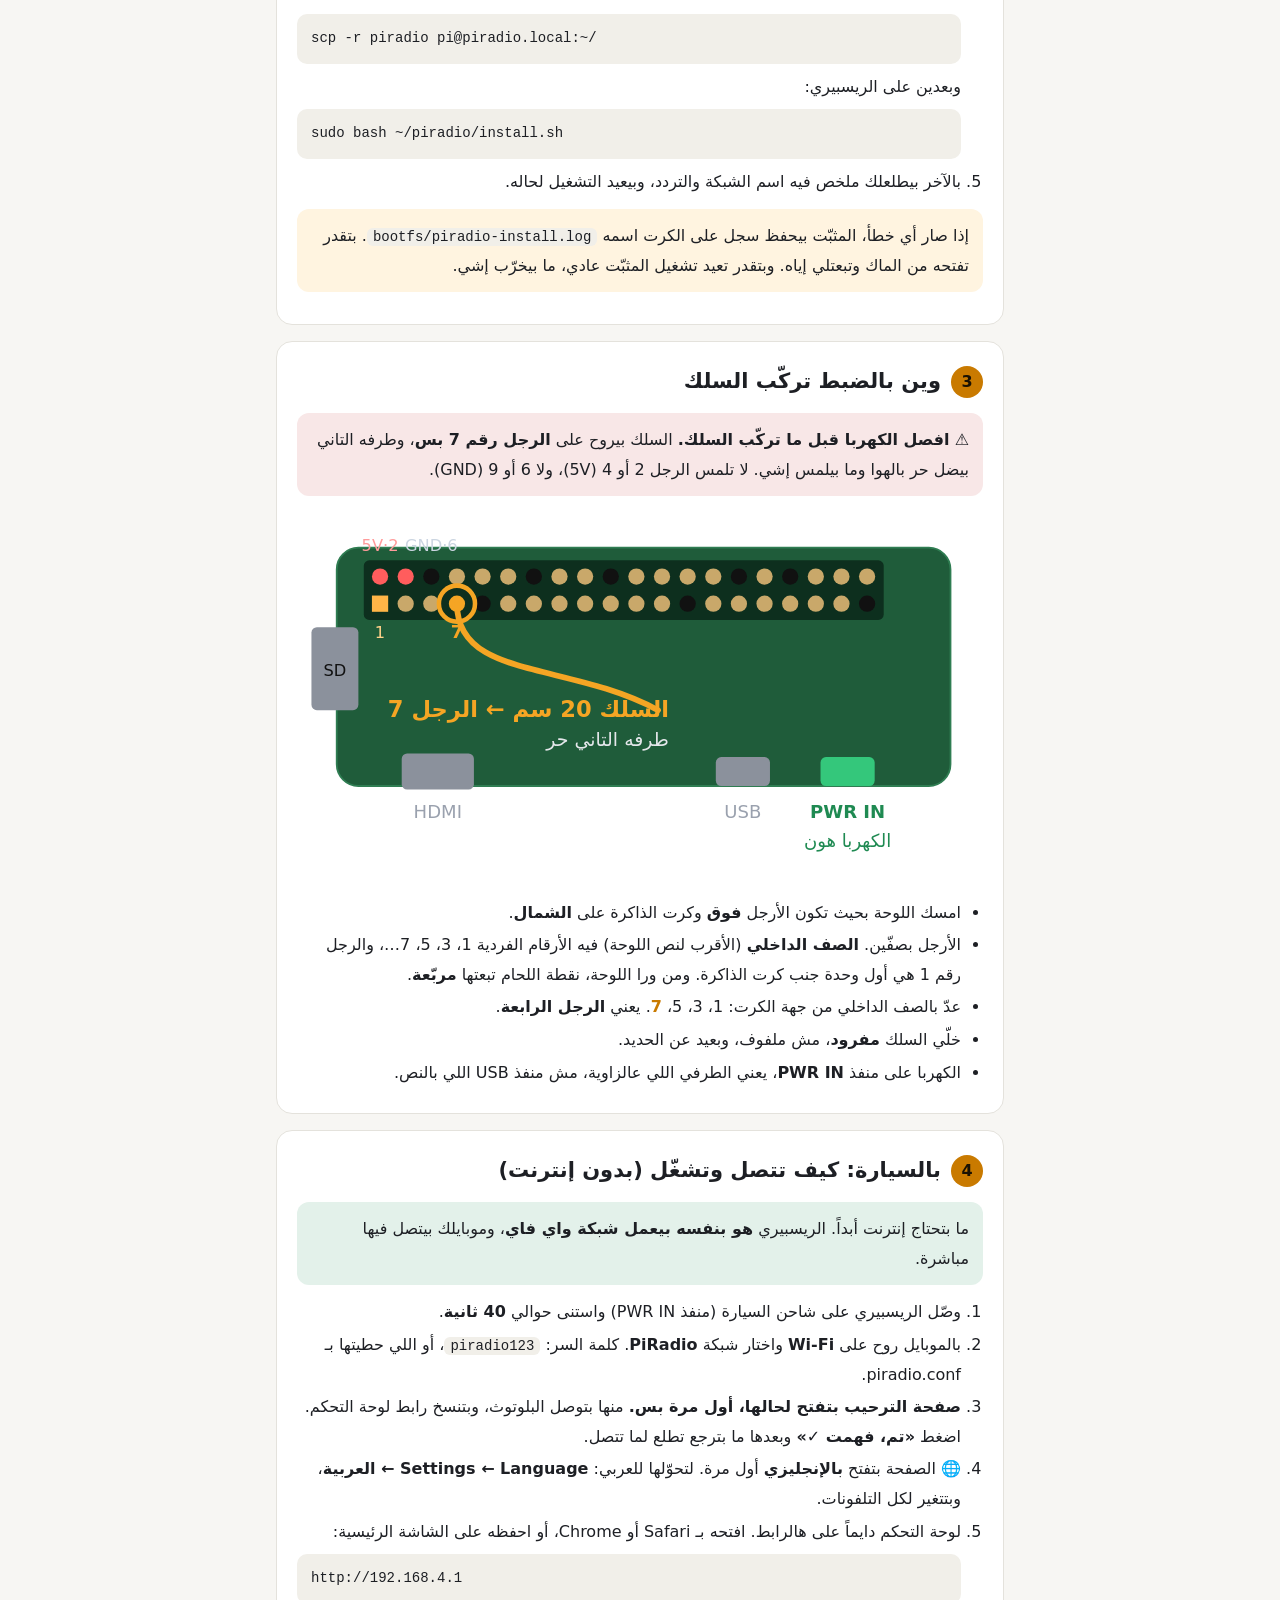
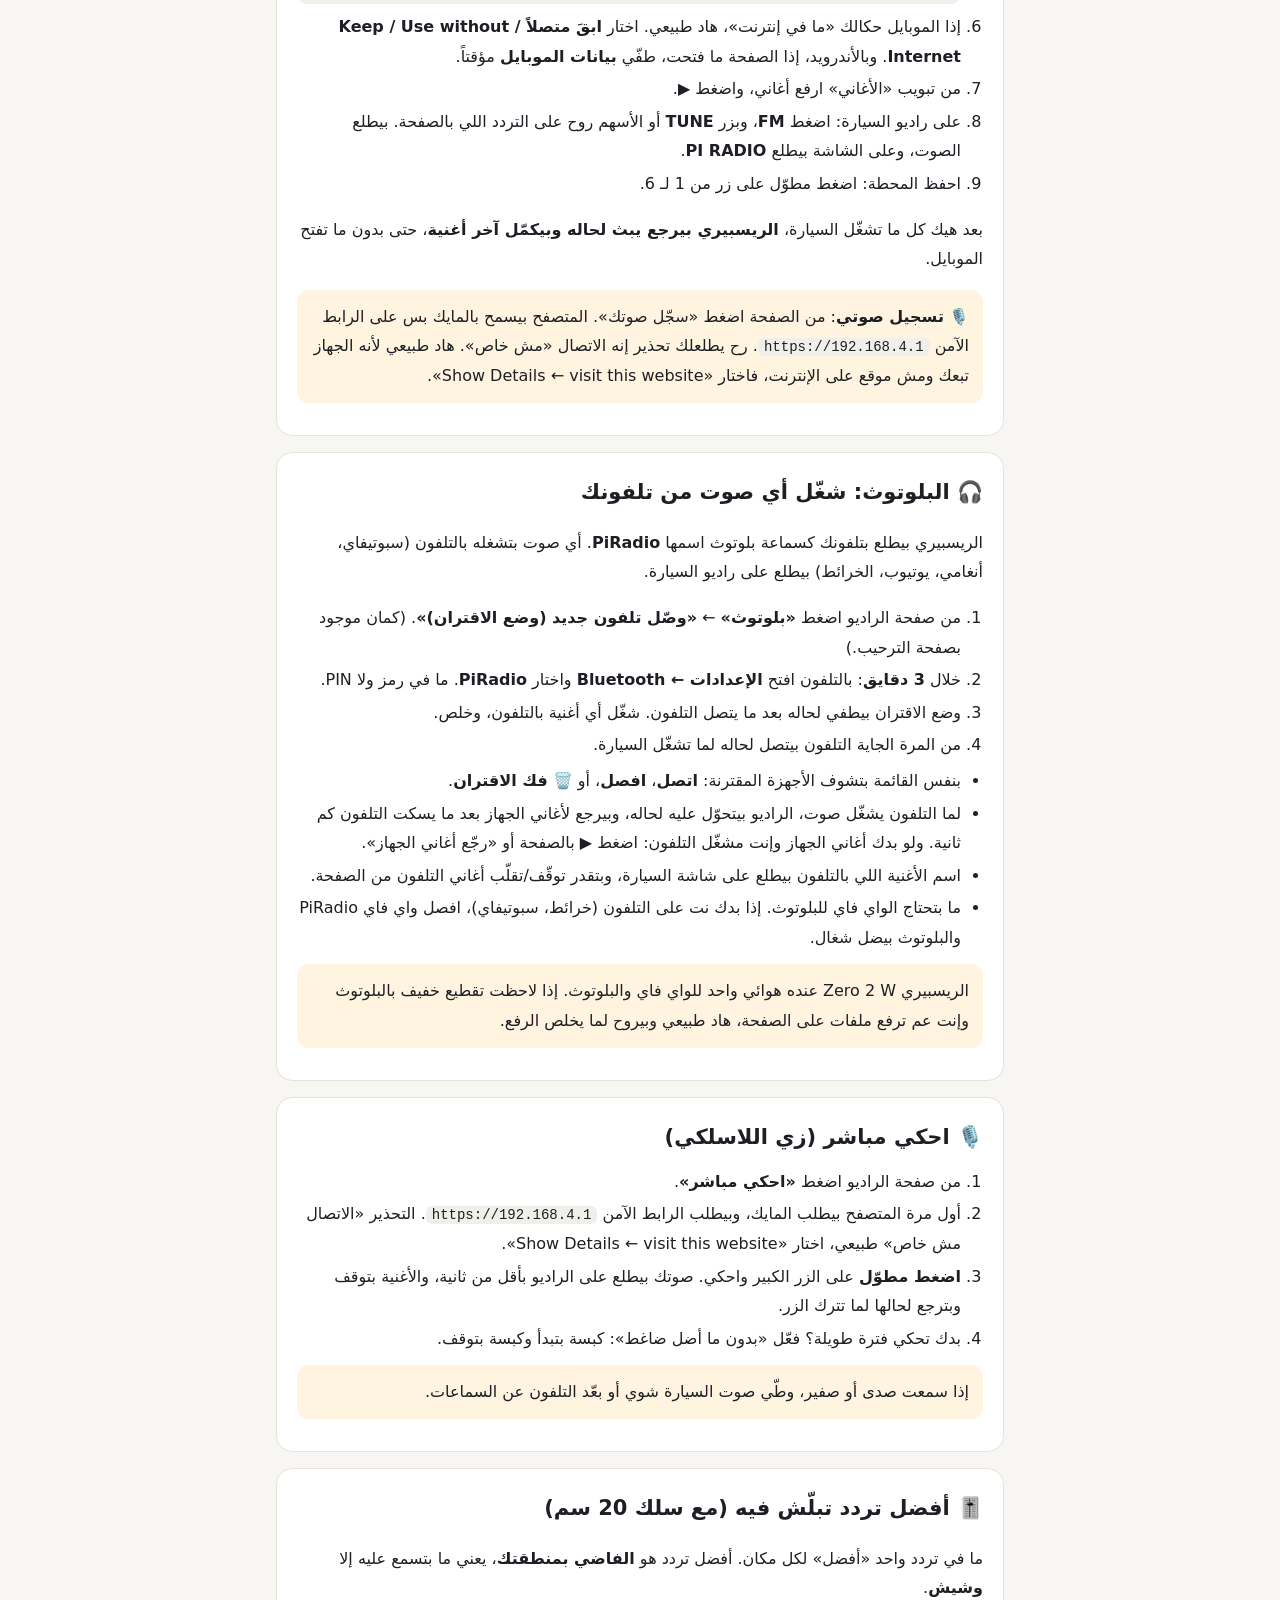
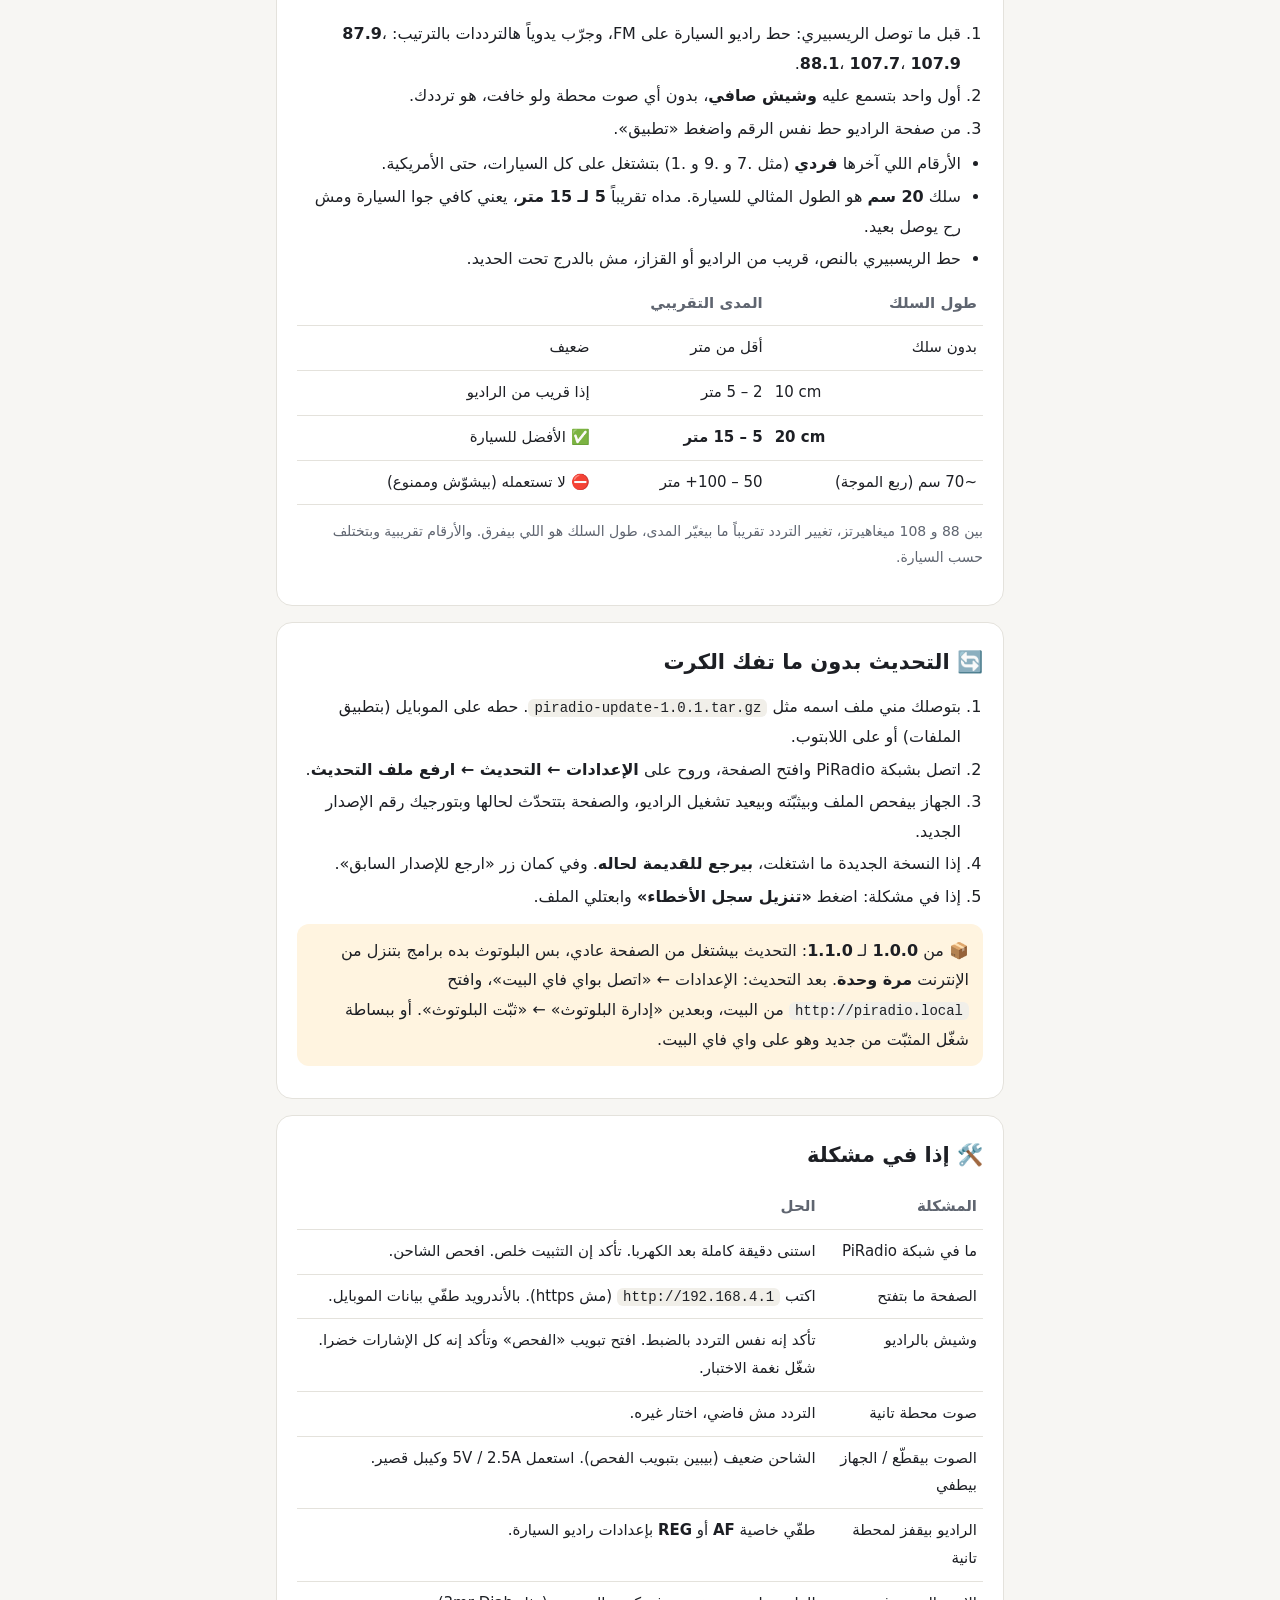
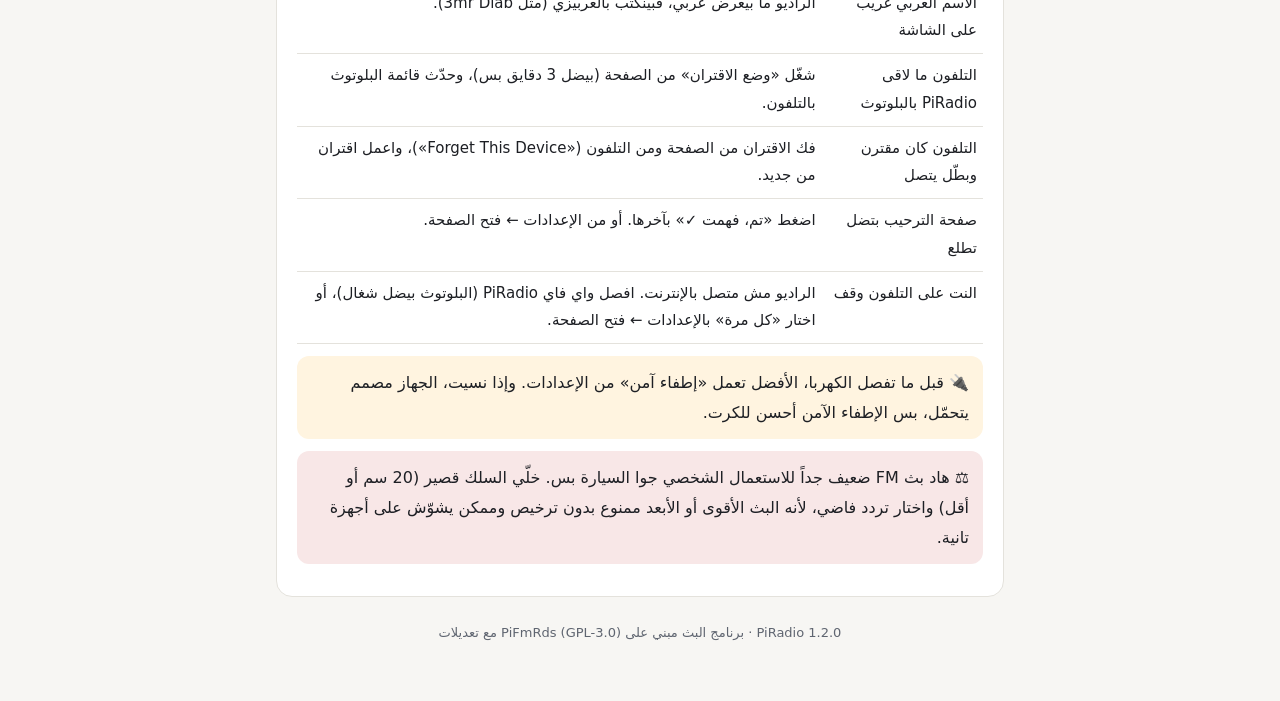
==== commit 5cd47358: "PiRadio 1.2.0: English by default, Arabic one tap away; landing page - Web page, welcome page and Bl" ====
--- a/دليل-التركيب.html
+++ b/دليل-التركيب.html
@@ -40,7 +40,7 @@
 <body>
 <main>
 <h1>📻 راديو السيارة: دليل التركيب</h1>
-<p class="lead">الإصدار <b class="ltr">1.1.0</b> · Raspberry Pi Zero 2 W · بث FM لراديو السيارة، مع صفحة تحكم من الموبايل، بلوتوث، وبث مباشر من المايك</p>
+<p class="lead">الإصدار <b class="ltr">1.2.0</b> · Raspberry Pi Zero 2 W · بث FM لراديو السيارة، مع صفحة تحكم من الموبايل، بلوتوث، وبث مباشر من المايك</p>
 
 <nav class="toc">
   <a href="#need">المطلوب</a><a href="#card">الكرت</a><a href="#install">التثبيت</a><a href="#wire">السلك</a><a href="#car">بالسيارة</a><a href="#bt">البلوتوث</a><a href="#talk">احكي مباشر</a><a href="#freq">التردد</a><a href="#update">التحديث</a><a href="#fix">مشاكل</a>
@@ -130,6 +130,7 @@
     <li>وصّل الريسبيري على شاحن السيارة (منفذ PWR IN) واستنى حوالي <b>40 ثانية</b>.</li>
     <li>بالموبايل روح على <b>Wi-Fi</b> واختار شبكة <b class="ltr">PiRadio</b>. كلمة السر: <code>piradio123</code>، أو اللي حطيتها بـ piradio.conf.</li>
     <li><b>صفحة الترحيب بتفتح لحالها، أول مرة بس.</b> منها بتوصل البلوتوث، وبتنسخ رابط لوحة التحكم. اضغط <b>«تم، فهمت ✓»</b> وبعدها ما بترجع تطلع لما تتصل.</li>
+    <li>🌐 الصفحة بتفتح <b>بالإنجليزي</b> أول مرة. لتحوّلها للعربي: <b>Settings ← Language ← العربية</b>، وبتتغير لكل التلفونات.</li>
     <li>لوحة التحكم دايماً على هالرابط. افتحه بـ Safari أو Chrome، أو احفظه على الشاشة الرئيسية: <pre>http://192.168.4.1</pre></li>
     <li>إذا الموبايل حكالك «ما في إنترنت»، هاد طبيعي. اختار <b>ابقَ متصلاً / Keep / Use without Internet</b>. وبالأندرويد، إذا الصفحة ما فتحت، طفّي <b>بيانات الموبايل</b> مؤقتاً.</li>
     <li>من تبويب «الأغاني» ارفع أغاني، واضغط ▶.</li>
@@ -228,7 +229,7 @@
   <div class="box warn">⚖️ هاد بث FM ضعيف جداً للاستعمال الشخصي جوا السيارة بس. خلّي السلك قصير (20 سم أو أقل) واختار تردد فاضي، لأنه البث الأقوى أو الأبعد ممنوع بدون ترخيص وممكن يشوّش على أجهزة تانية.</div>
 </section>
 
-<footer>PiRadio 1.1.0 · برنامج البث مبني على PiFmRds (GPL-3.0) مع تعديلات</footer>
+<footer>PiRadio 1.2.0 · برنامج البث مبني على PiFmRds (GPL-3.0) مع تعديلات</footer>
 </main>
 <script>
 // draw the 2x20 header pins
